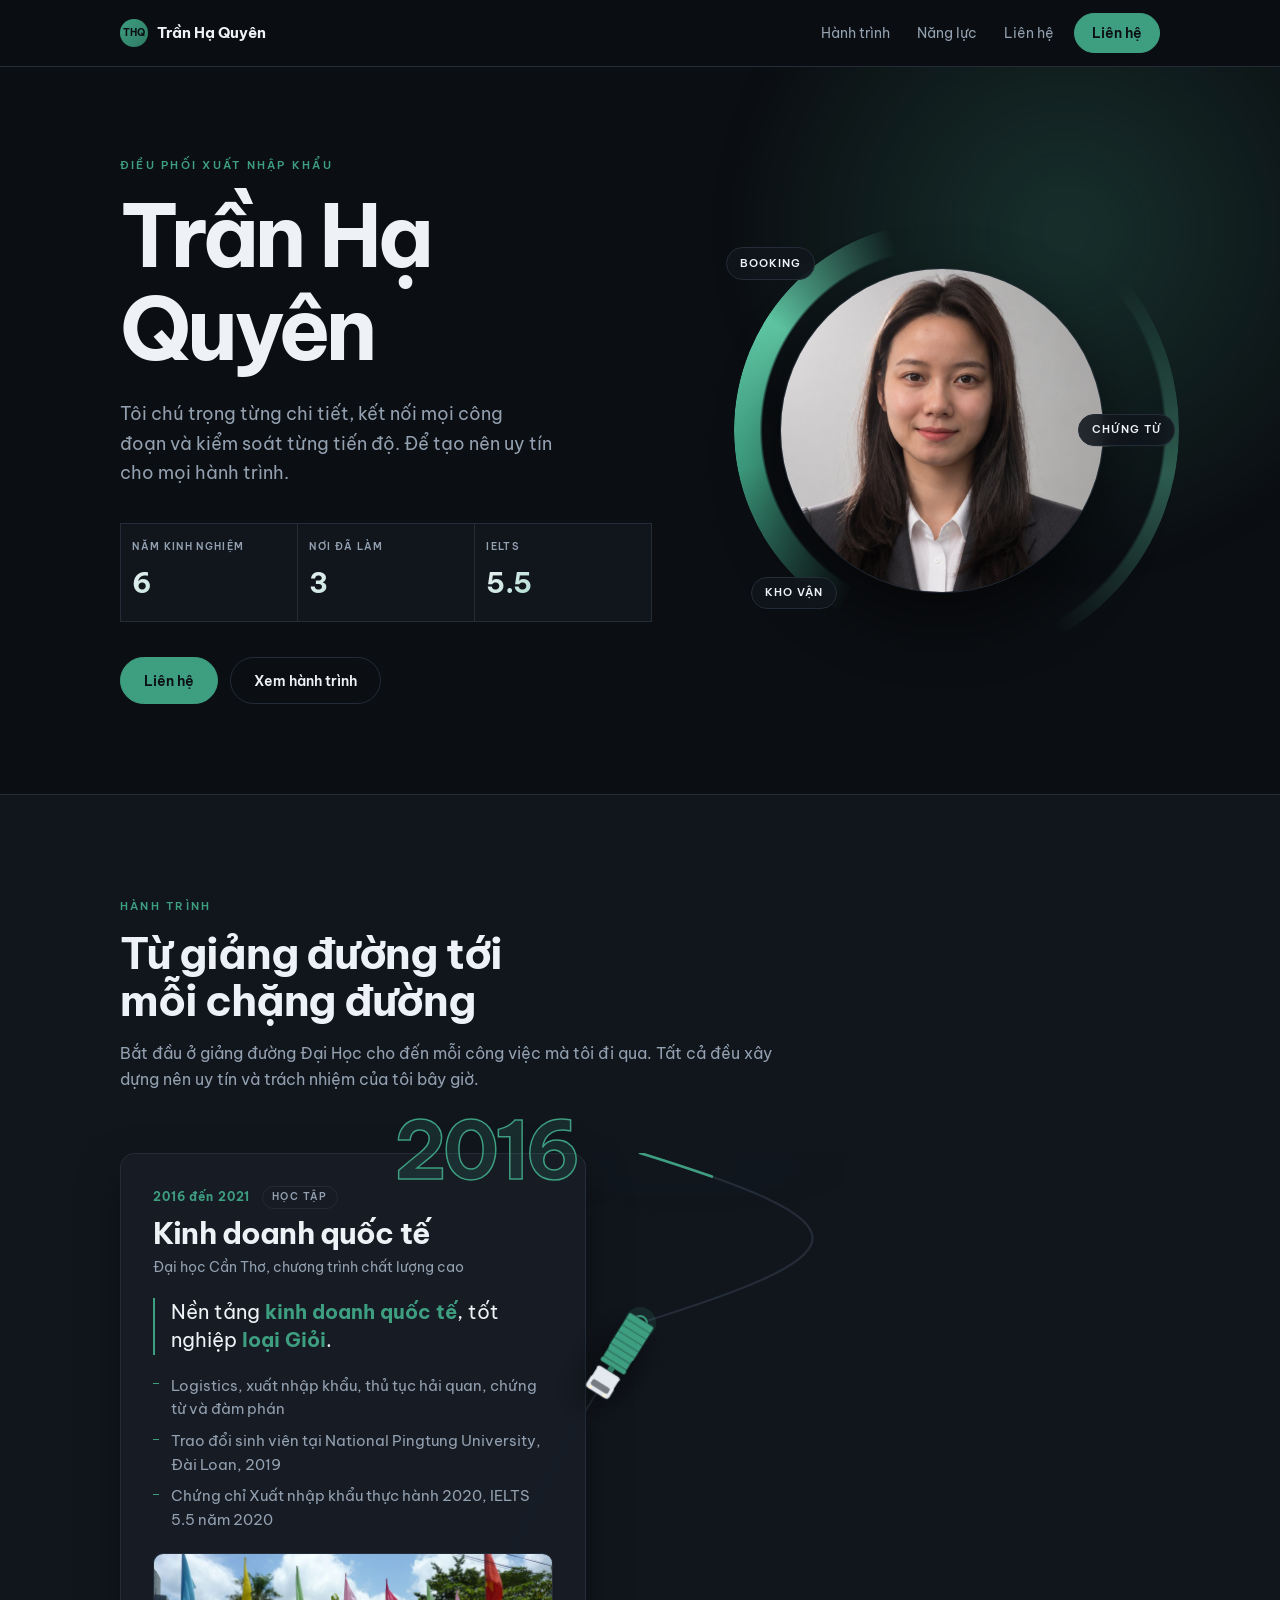
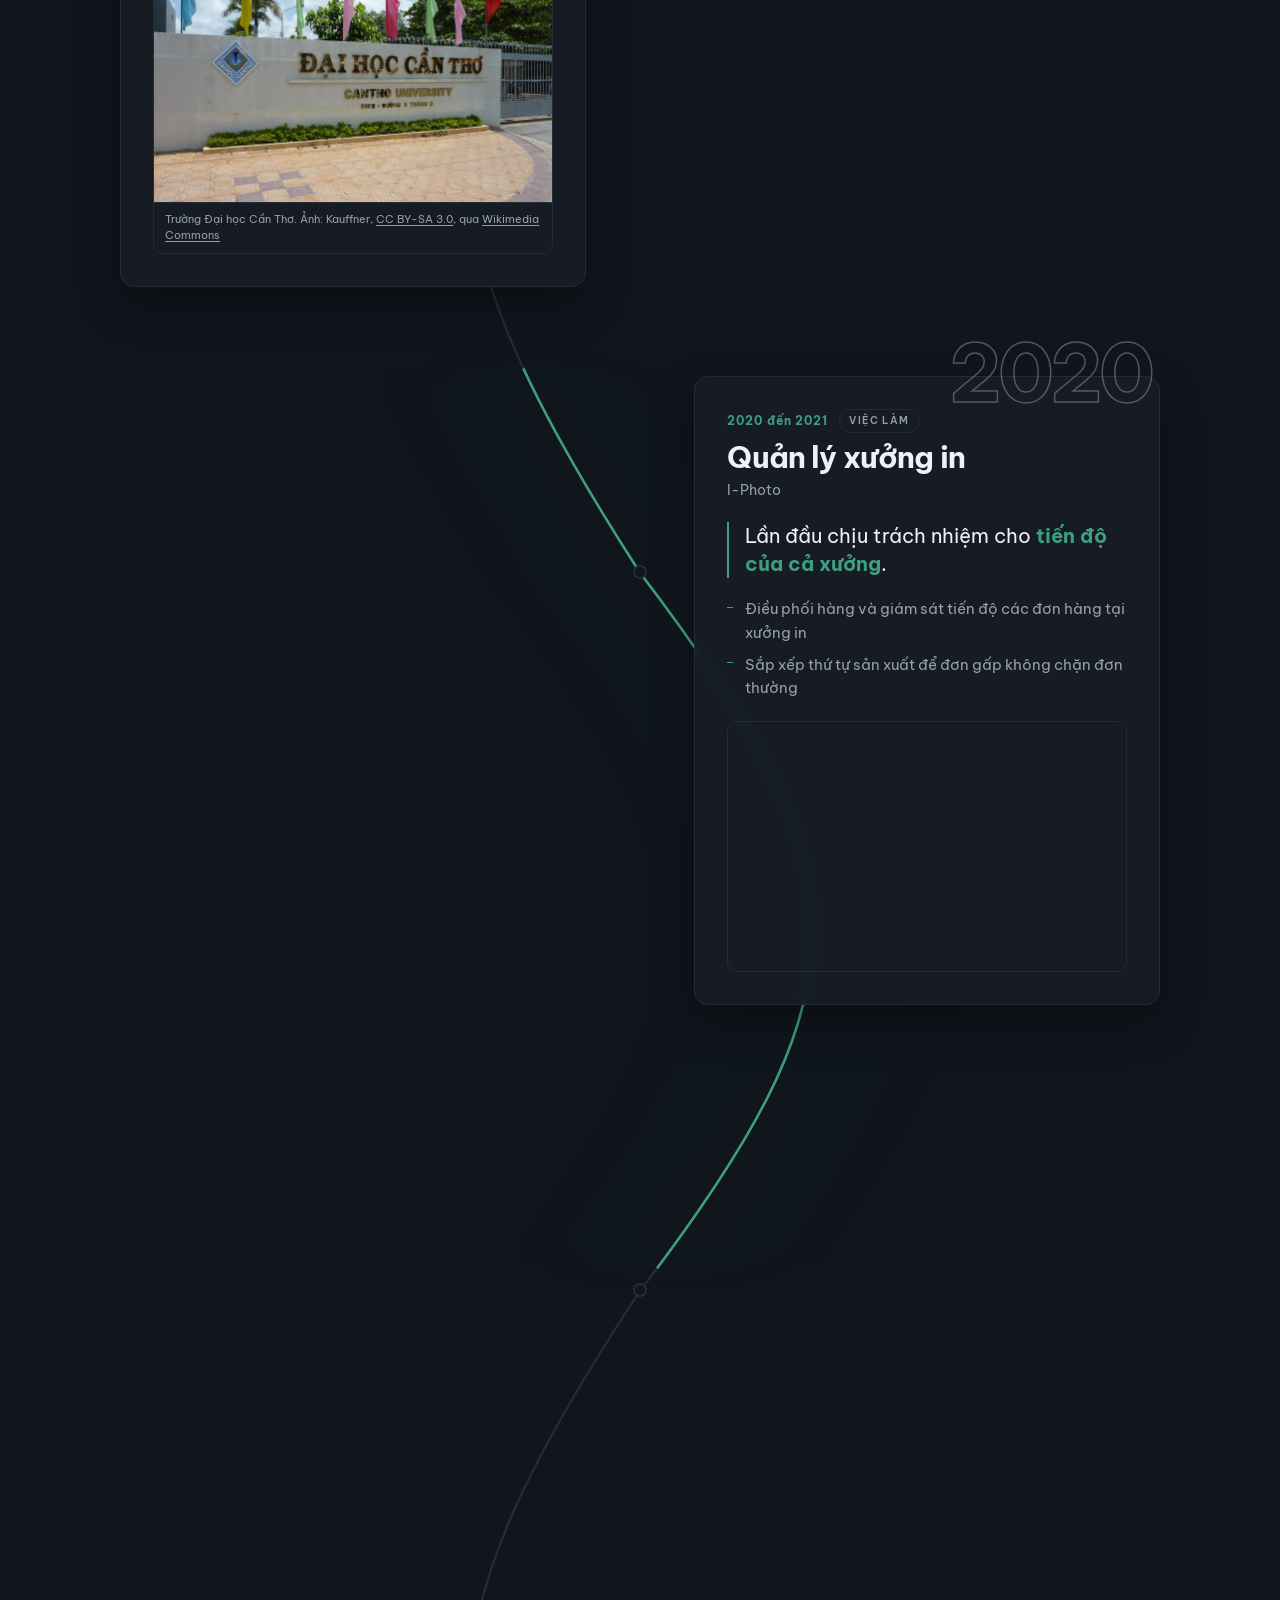
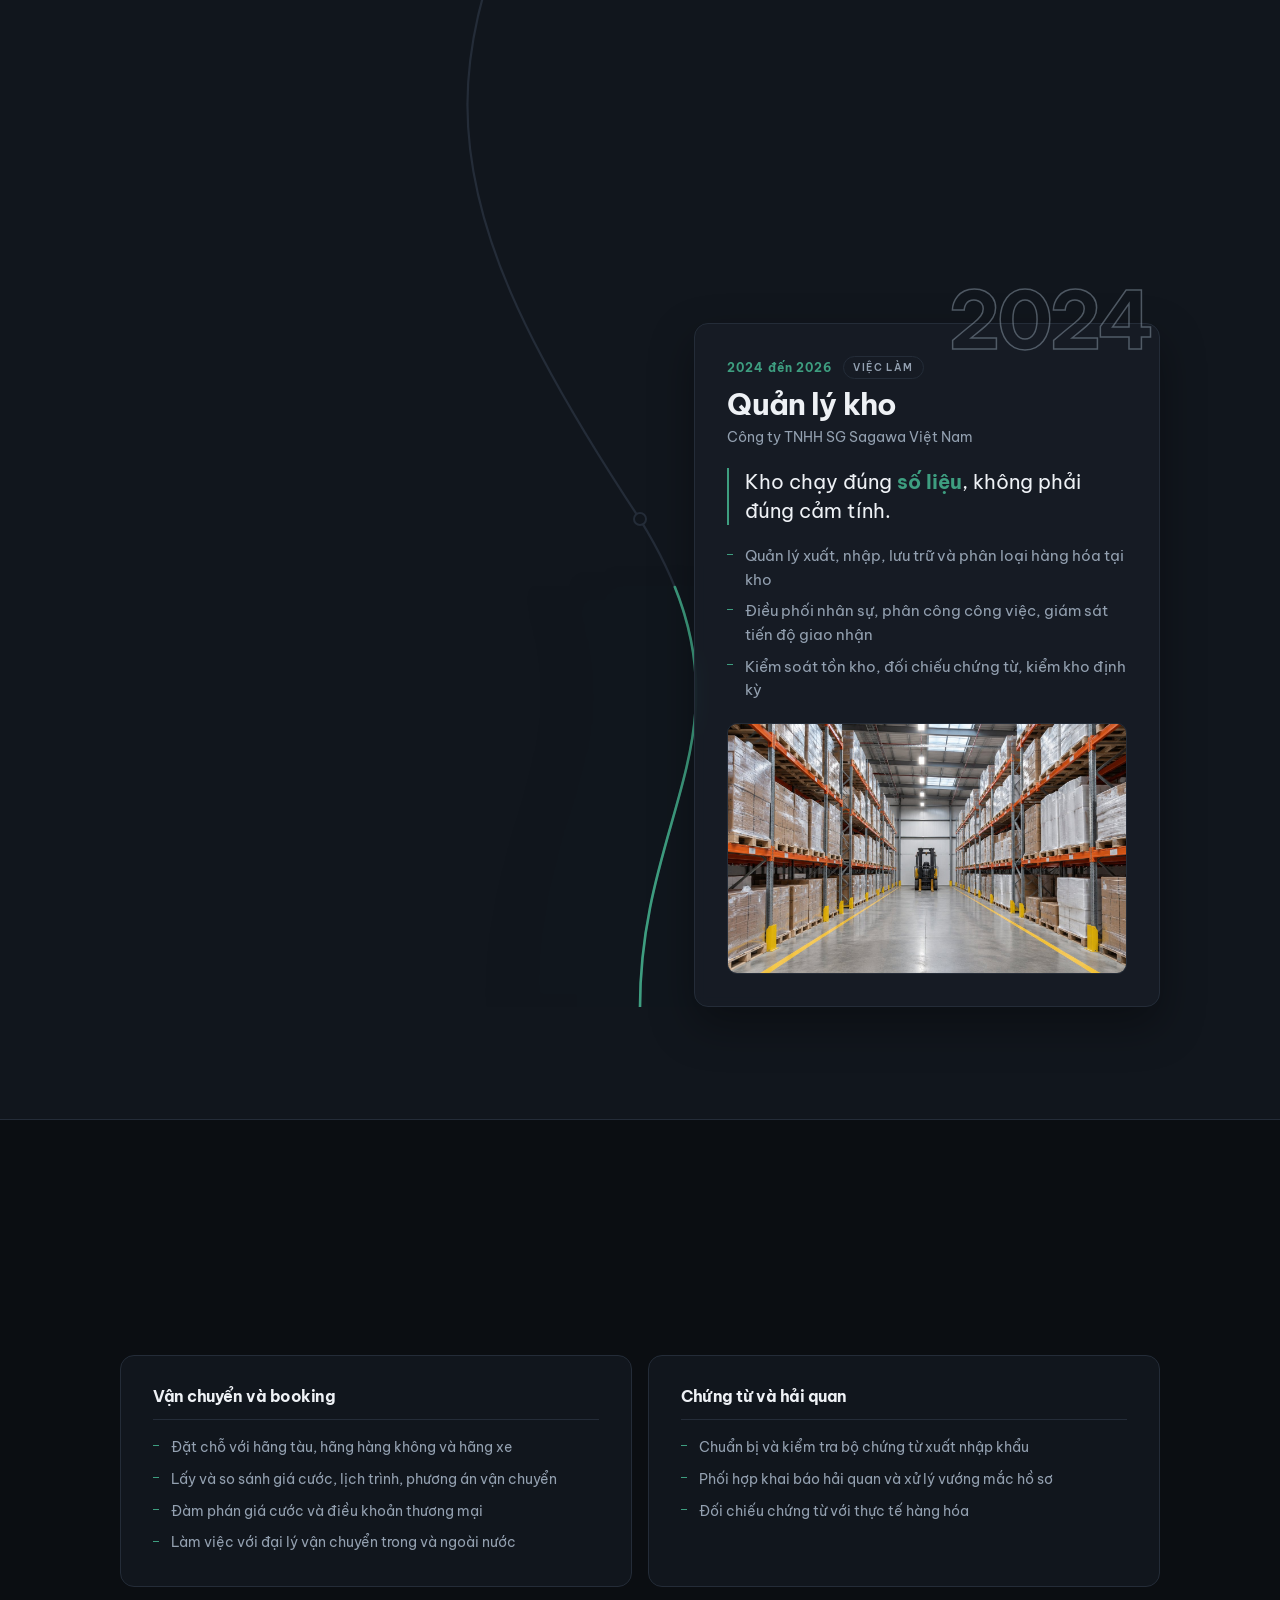
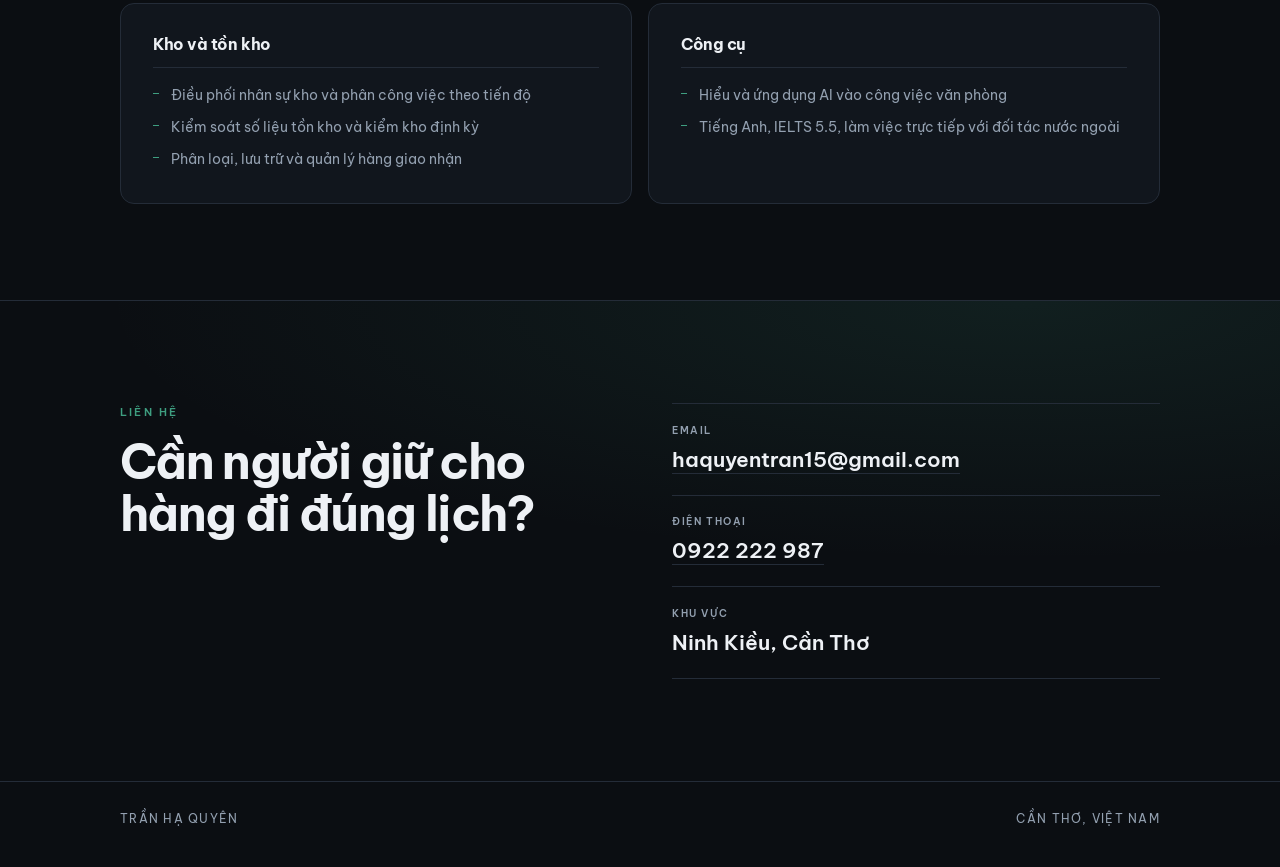
==== portfolio-ha-quyen/index.html @ f6a78218 "Them ban portfolio timeline uon luon tai /portfolio-ha-quyen Ban thu hai, giu nguyen ban cu o /websi" ====
<!doctype html>
<html lang="vi" class="no-js">
<head>
<meta charset="utf-8">
<meta name="viewport" content="width=device-width, initial-scale=1">
<title>Trần Hạ Quyên, điều phối xuất nhập khẩu</title>
<meta name="description" content="Sáu năm điều phối vận hành: xuất nhập khẩu, kho và sản xuất. Đặt chỗ hãng tàu và hãng xe, chứng từ, hải quan, tồn kho và tiến độ giao hàng.">
<link rel="icon" href="favicon.svg">
<meta property="og:type" content="profile">
<meta property="og:title" content="Trần Hạ Quyên">
<meta property="og:description" content="Sáu năm điều phối vận hành: xuất nhập khẩu, kho và sản xuất.">
<meta property="og:url" content="https://ncaothuyanh.github.io/portfolio-tran-ha-quyen/portfolio-ha-quyen/">
<meta property="og:image" content="https://ncaothuyanh.github.io/portfolio-tran-ha-quyen/portfolio-ha-quyen/assets/og.jpg">
<meta name="twitter:card" content="summary_large_image">
<meta name="twitter:image" content="https://ncaothuyanh.github.io/portfolio-tran-ha-quyen/portfolio-ha-quyen/assets/og.jpg">
<link rel="preload" href="fonts/BeVietnamPro-400.ttf" as="font" type="font/ttf" crossorigin>
<link rel="preload" href="fonts/BeVietnamPro-700.ttf" as="font" type="font/ttf" crossorigin>
<link rel="stylesheet" href="styles.css">
<script>document.documentElement.className = document.documentElement.className.replace('no-js','js');</script>
</head>
<body>

<div class="scrollbar" aria-hidden="true"><i></i></div>

<header class="bar">
  <div class="wrap bar__in">
    <a class="bar__mark" href="#top"><span>THQ</span> Trần Hạ Quyên</a>
    <nav class="bar__nav" aria-label="Mục lục">
      <a href="#hanh-trinh">Hành trình</a>
      <a href="#nang-luc">Năng lực</a>
      <a href="#lien-he">Liên hệ</a>
    </nav>
    <a class="btn btn--solid bar__cta" href="#lien-he">Liên hệ</a>
  </div>
</header>

<main id="top">

  <section class="hero">
    <div class="hero__glow" aria-hidden="true"></div>
    <div class="wrap hero__in">
      <div class="hero__text">
        <p class="eyebrow reveal">Điều phối xuất nhập khẩu</p>
        <h1 class="hero__name reveal">Trần Hạ<br>Quyên</h1>
        <p class="hero__line reveal">Tôi chú trọng từng chi tiết, kết nối mọi công đoạn và kiểm soát từng tiến độ. Để tạo nên uy tín cho mọi hành trình.</p>
        <dl class="stats reveal">
          <div><dt>Năm kinh nghiệm</dt><dd data-count="6">6</dd></div>
          <div><dt>Nơi đã làm</dt><dd data-count="3">3</dd></div>
          <div><dt>IELTS</dt><dd data-count="5.5">5.5</dd></div>
        </dl>
        <div class="hero__cta reveal">
          <a class="btn btn--solid magnet" href="#lien-he">Liên hệ</a>
          <a class="btn magnet" href="#hanh-trinh">Xem hành trình</a>
        </div>
      </div>

      <figure class="avatar reveal">
        <span class="avatar__ring" aria-hidden="true"></span>
        <span class="avatar__ring avatar__ring--2" aria-hidden="true"></span>
        <span class="avatar__photo">
          <img src="assets/headshot.jpg" alt="Chân dung Trần Hạ Quyên" width="900" height="1195" fetchpriority="high" decoding="async">
        </span>
        <span class="avatar__chip avatar__chip--a">Booking</span>
        <span class="avatar__chip avatar__chip--b">Chứng từ</span>
        <span class="avatar__chip avatar__chip--c">Kho vận</span>
      </figure>
    </div>
  </section>

  <section class="road" id="hanh-trinh">
    <div class="wrap">
      <div class="head reveal">
        <p class="eyebrow">Hành trình</p>
        <h2>Từ giảng đường tới mỗi chặng đường</h2>
        <p class="head__note">Bắt đầu ở giảng đường Đại Học cho đến mỗi công việc mà tôi đi qua. Tất cả đều xây dựng nên uy tín và trách nhiệm của tôi bây giờ.</p>
      </div>
    </div>

    <div class="road__stage" id="stage">
      <svg class="road__svg" id="roadSvg" viewBox="0 0 100 1000" preserveAspectRatio="none" aria-hidden="true">
        <path id="roadBase" class="road__base" d="" fill="none" />
        <path id="roadFill" class="road__fill" d="" fill="none" />
      </svg>

      <div class="truck" id="truck" aria-hidden="true">
        <svg viewBox="0 0 44 104" width="40" height="95">
          <rect x="6" y="4" width="32" height="62" rx="2" fill="#3e9e80"/>
          <g stroke="#0b0e12" stroke-opacity=".26" stroke-width="1.5">
            <path d="M6 12h32M6 20h32M6 28h32M6 36h32M6 44h32M6 52h32M6 60h32"/>
          </g>
          <rect x="6" y="4" width="32" height="62" rx="2" fill="none" stroke="#0b0e12" stroke-opacity=".45"/>
          <rect x="2" y="47" width="5" height="15" rx="1.6" fill="#0b0e12"/>
          <rect x="37" y="47" width="5" height="15" rx="1.6" fill="#0b0e12"/>
          <rect x="18.5" y="65" width="7" height="6" fill="#2e7a62"/>
          <rect x="7" y="71" width="30" height="28" rx="4" fill="#e3e9ef"/>
          <rect x="7" y="71" width="30" height="28" rx="4" fill="none" stroke="#0b0e12" stroke-opacity=".4"/>
          <rect x="11" y="87" width="22" height="7" rx="2" fill="#0b0e12" fill-opacity=".5"/>
          <rect x="3" y="74" width="5" height="12" rx="1.6" fill="#0b0e12"/>
          <rect x="36" y="74" width="5" height="12" rx="1.6" fill="#0b0e12"/>
          <circle cx="13" cy="96.5" r="1.9" fill="#fff4d2"/>
          <circle cx="31" cy="96.5" r="1.9" fill="#fff4d2"/>
        </svg>
      </div>

      <ol class="stops" id="stops">
        <li class="stop stop--study" data-stop>
          <span class="stop__dot" aria-hidden="true"></span>
          <article class="card reveal">
            <span class="card__year" aria-hidden="true">2016</span>
            <p class="card__when">2016 đến 2021 <span class="tag">Học tập</span></p>
            <h3 class="card__role">Kinh doanh quốc tế</h3>
            <p class="card__org">Đại học Cần Thơ, chương trình chất lượng cao</p>
            <p class="card__lead">Nền tảng <b>kinh doanh quốc tế</b>, tốt nghiệp <b>loại Giỏi</b>.</p>
            <ul class="card__what">
              <li>Logistics, xuất nhập khẩu, thủ tục hải quan, chứng từ và đàm phán</li>
              <li>Trao đổi sinh viên tại National Pingtung University, Đài Loan, 2019</li>
              <li>Chứng chỉ Xuất nhập khẩu thực hành 2020, IELTS 5.5 năm 2020</li>
            </ul>
            <figure class="card__fig">
              <img src="assets/era-2016.jpg" alt="Cổng chính Trường Đại học Cần Thơ" width="1600" height="1200" loading="lazy" decoding="async">
              <figcaption>Trường Đại học Cần Thơ. Ảnh: Kauffner, <a href="https://creativecommons.org/licenses/by-sa/3.0/" rel="license noopener" target="_blank">CC BY-SA 3.0</a>, qua <a href="https://commons.wikimedia.org/wiki/File:Cantho_University.JPG" rel="noopener" target="_blank">Wikimedia Commons</a></figcaption>
            </figure>
          </article>
        </li>

        <li class="stop" data-stop>
          <span class="stop__dot" aria-hidden="true"></span>
          <article class="card reveal">
            <span class="card__year" aria-hidden="true">2020</span>
            <p class="card__when">2020 đến 2021 <span class="tag">Việc làm</span></p>
            <h3 class="card__role">Quản lý xưởng in</h3>
            <p class="card__org">I-Photo</p>
            <p class="card__lead">Lần đầu chịu trách nhiệm cho <b>tiến độ của cả xưởng</b>.</p>
            <ul class="card__what">
              <li>Điều phối hàng và giám sát tiến độ các đơn hàng tại xưởng in</li>
              <li>Sắp xếp thứ tự sản xuất để đơn gấp không chặn đơn thường</li>
            </ul>
            <figure class="card__fig">
              <img src="assets/era-2020.jpg" alt="Các mẫu album và khung ảnh cưới trưng bày tại xưởng in" width="960" height="720" loading="lazy" decoding="async">
            </figure>
          </article>
        </li>

        <li class="stop" data-stop>
          <span class="stop__dot" aria-hidden="true"></span>
          <article class="card reveal">
            <span class="card__year" aria-hidden="true">2021</span>
            <p class="card__when">2021 đến 2024 <span class="tag">Việc làm</span></p>
            <h3 class="card__role">Sale Logistics</h3>
            <p class="card__org">Công ty Cổ phần Thami Shipping &amp; Airfreight</p>
            <p class="card__lead">Ba năm sống cùng <b>giá cước, lịch tàu và chứng từ</b>.</p>
            <ul class="card__what">
              <li>Phát triển khách hàng, báo giá và đàm phán điều khoản thương mại</li>
              <li>Làm việc với hãng tàu, hãng hàng không và đại lý về giá cước, lịch trình</li>
              <li>Phối hợp chứng từ và khai báo hải quan để triển khai lô hàng</li>
              <li>Theo dõi tình trạng lô hàng và duy trì quan hệ khách hàng</li>
            </ul>
            <figure class="card__fig">
              <img src="assets/era-2021.jpg" alt="Trần Hạ Quyên giám sát thực tế tại bãi container, mặc đồ bảo hộ" width="1400" height="879" loading="lazy" decoding="async">
            </figure>
          </article>
        </li>

        <li class="stop" data-stop>
          <span class="stop__dot" aria-hidden="true"></span>
          <article class="card reveal">
            <span class="card__year" aria-hidden="true">2024</span>
            <p class="card__when">2024 đến 2026 <span class="tag">Việc làm</span></p>
            <h3 class="card__role">Quản lý kho</h3>
            <p class="card__org">Công ty TNHH SG Sagawa Việt Nam</p>
            <p class="card__lead">Kho chạy đúng <b>số liệu</b>, không phải đúng cảm tính.</p>
            <ul class="card__what">
              <li>Quản lý xuất, nhập, lưu trữ và phân loại hàng hóa tại kho</li>
              <li>Điều phối nhân sự, phân công công việc, giám sát tiến độ giao nhận</li>
              <li>Kiểm soát tồn kho, đối chiếu chứng từ, kiểm kho định kỳ</li>
            </ul>
            <figure class="card__fig">
              <img src="assets/era-2024.jpg" alt="Lòng kho hiện đại với giá kệ cao và xe nâng" width="1400" height="1055" loading="lazy" decoding="async">
            </figure>
          </article>
        </li>
      </ol>
    </div>
  </section>

  <section class="cap" id="nang-luc">
    <div class="wrap">
      <div class="head reveal">
        <p class="eyebrow">Năng lực</p>
        <h2>Những việc tôi làm thành thạo</h2>
      </div>
      <div class="cap__grid">
        <div class="cap__col reveal">
          <h3>Vận chuyển và booking</h3>
          <ul>
            <li>Đặt chỗ với hãng tàu, hãng hàng không và hãng xe</li>
            <li>Lấy và so sánh giá cước, lịch trình, phương án vận chuyển</li>
            <li>Đàm phán giá cước và điều khoản thương mại</li>
            <li>Làm việc với đại lý vận chuyển trong và ngoài nước</li>
          </ul>
        </div>
        <div class="cap__col reveal">
          <h3>Chứng từ và hải quan</h3>
          <ul>
            <li>Chuẩn bị và kiểm tra bộ chứng từ xuất nhập khẩu</li>
            <li>Phối hợp khai báo hải quan và xử lý vướng mắc hồ sơ</li>
            <li>Đối chiếu chứng từ với thực tế hàng hóa</li>
          </ul>
        </div>
        <div class="cap__col reveal">
          <h3>Kho và tồn kho</h3>
          <ul>
            <li>Điều phối nhân sự kho và phân công việc theo tiến độ</li>
            <li>Kiểm soát số liệu tồn kho và kiểm kho định kỳ</li>
            <li>Phân loại, lưu trữ và quản lý hàng giao nhận</li>
          </ul>
        </div>
        <div class="cap__col reveal">
          <h3>Công cụ</h3>
          <ul>
            <li>Hiểu và ứng dụng AI vào công việc văn phòng</li>
            <li>Tiếng Anh, IELTS 5.5, làm việc trực tiếp với đối tác nước ngoài</li>
          </ul>
        </div>
      </div>
    </div>
  </section>

  <section class="ct" id="lien-he">
    <div class="wrap ct__in">
      <div class="reveal">
        <p class="eyebrow">Liên hệ</p>
        <h2 class="ct__say">Cần người giữ cho hàng đi đúng lịch?</h2>
      </div>
      <dl class="ct__rows reveal">
        <div><dt>Email</dt><dd><a href="mailto:haquyentran15@gmail.com">haquyentran15@gmail.com</a></dd></div>
        <div><dt>Điện thoại</dt><dd><a href="tel:+84922222987">0922 222 987</a></dd></div>
        <div><dt>Khu vực</dt><dd>Ninh Kiều, Cần Thơ</dd></div>
      </dl>
    </div>
  </section>

</main>

<footer class="ft">
  <div class="wrap ft__in">
    <p>Trần Hạ Quyên</p>
    <p>Cần Thơ, Việt Nam</p>
  </div>
</footer>

<script src="app.js" defer></script>
</body>
</html>
---- portfolio-ha-quyen/styles.css ----
/* Tran Ha Quyen, portfolio ban uon luon.
   Mot ho chu duy nhat, nhung san trong thu muc, nen dau tieng Viet khong bao
   gio roi ve font thieu dau. */

@font-face { font-family:"BVP"; src:url("fonts/BeVietnamPro-400.ttf") format("truetype"); font-weight:400; font-style:normal; font-display:swap; }
@font-face { font-family:"BVP"; src:url("fonts/BeVietnamPro-600.ttf") format("truetype"); font-weight:600; font-style:normal; font-display:swap; }
@font-face { font-family:"BVP"; src:url("fonts/BeVietnamPro-700.ttf") format("truetype"); font-weight:700; font-style:normal; font-display:swap; }

:root{
  --ink:#0b0e12; --ink-2:#11161d; --ink-3:#171d26; --line:#242c38;
  --paper:#eef1f5; --dim:#93a0b0;
  --accent:#3e9e80; --accent-2:#5fc7a4; --accent-dim:#2e7a62;
  --page:72rem; --gutter:clamp(1.15rem,4.5vw,3.5rem);
  --font:"BVP",system-ui,-apple-system,"Segoe UI",sans-serif;
}
*,*::before,*::after{box-sizing:border-box}
html{scroll-behavior:smooth;scroll-padding-top:5rem}
body{
  margin:0;background:var(--ink);color:var(--paper);font-family:var(--font);
  font-size:1rem;line-height:1.62;-webkit-font-smoothing:antialiased;overflow-x:hidden;
}
img{display:block;max-width:100%;height:auto}
a{color:inherit}
h1,h2,h3{margin:0;font-weight:700;letter-spacing:-.028em;line-height:1.08;text-wrap:balance}
::selection{background:var(--accent);color:var(--ink)}
.wrap{width:min(var(--page),100%);margin-inline:auto;padding-inline:var(--gutter)}

/* thanh tien do cuon o canh tren */
.scrollbar{position:fixed;inset:0 0 auto 0;height:3px;z-index:60;background:transparent;pointer-events:none}
.scrollbar i{display:block;height:100%;width:100%;transform:scaleX(0);transform-origin:left center;
  background:linear-gradient(90deg,var(--accent-dim),var(--accent-2))}

.eyebrow{margin:0 0 .9rem;color:var(--accent);font-size:.7rem;font-weight:600;letter-spacing:.2em;text-transform:uppercase}
.head{max-width:42rem;margin-bottom:clamp(2.5rem,5vw,3.75rem)}
.head h2{font-size:clamp(1.75rem,3.8vw,2.7rem)}
.head__note{margin:1.1rem 0 0;color:var(--dim)}

/* hien dan khi cuon toi, chi bat khi co JS */
.js .reveal{opacity:0;transform:translateY(26px);transition:opacity .7s cubic-bezier(.22,1,.36,1),transform .7s cubic-bezier(.22,1,.36,1)}
.js .reveal.in{opacity:1;transform:none}

.btn{display:inline-flex;align-items:center;min-height:2.95rem;padding:0 1.45rem;border:1px solid var(--line);
  border-radius:999px;color:var(--paper);font-size:.86rem;font-weight:600;text-decoration:none;
  transition:border-color .2s,background-color .2s,color .2s,transform .18s}
.btn:hover{border-color:var(--accent);color:var(--accent)}
.btn--solid{border-color:var(--accent);background:var(--accent);color:var(--ink)}
.btn--solid:hover{background:var(--accent-2);border-color:var(--accent-2);color:var(--ink)}
.btn:active{transform:translateY(1px) scale(.985)}
.btn:focus-visible{outline:2px solid var(--accent);outline-offset:3px}

.bar{position:sticky;top:0;z-index:50;border-bottom:1px solid var(--line);
  background:color-mix(in srgb,var(--ink) 80%,transparent);backdrop-filter:blur(14px)}
.bar__in{display:flex;min-height:4.1rem;align-items:center;gap:1.25rem}
.bar__mark{display:flex;align-items:center;gap:.55rem;font-size:.92rem;font-weight:700;text-decoration:none;white-space:nowrap}
.bar__mark span{display:grid;place-items:center;width:1.75rem;height:1.75rem;border-radius:50%;
  background:linear-gradient(135deg,var(--accent),var(--accent-dim));color:var(--ink);font-size:.62rem;letter-spacing:.02em}
.bar__nav{display:none;margin-left:auto;gap:1.7rem}
.bar__nav a{position:relative;color:var(--dim);font-size:.85rem;font-weight:500;text-decoration:none;transition:color .2s}
.bar__nav a::after{position:absolute;left:0;bottom:-6px;width:0;height:1px;background:var(--accent);content:"";transition:width .3s cubic-bezier(.22,1,.36,1)}
.bar__nav a:hover{color:var(--accent)}
.bar__nav a:hover::after{width:100%}
.bar__cta{margin-left:auto;min-height:2.5rem;padding:0 1.05rem}
@media (min-width:56rem){.bar__nav{display:flex}.bar__cta{margin-left:0}}

/* ---------- hero ---------- */
.hero{position:relative;padding:clamp(3rem,7vw,6rem) 0 clamp(3.5rem,7vw,6rem);overflow:hidden}
.hero__glow{position:absolute;top:-28%;right:-12%;width:min(46rem,105vw);aspect-ratio:1;border-radius:50%;
  background:radial-gradient(circle,color-mix(in srgb,var(--accent) 24%,transparent) 0%,transparent 66%);
  filter:blur(18px);pointer-events:none}
.hero__in{position:relative;display:grid;gap:clamp(2.5rem,6vw,4.5rem);align-items:center;grid-template-columns:1fr}
.hero__name{font-size:clamp(2.9rem,10.5vw,5.4rem);letter-spacing:-.045em}
.hero__line{max-width:36ch;margin:1.5rem 0 0;color:var(--dim);font-size:clamp(1.02rem,1.5vw,1.14rem)}

.stats{display:grid;gap:1px;margin:2.2rem 0 0;border:1px solid var(--line);background:var(--line);grid-template-columns:repeat(3,1fr)}
.stats>div{padding:.95rem .7rem;background:var(--ink-2)}
.stats dt{color:var(--dim);font-size:.6rem;font-weight:600;letter-spacing:.14em;text-transform:uppercase}
.stats dd{margin:.35rem 0 0;font-size:clamp(1.3rem,3.4vw,1.75rem);font-weight:700;letter-spacing:-.03em;
  background:linear-gradient(135deg,var(--paper),var(--accent-2));-webkit-background-clip:text;background-clip:text;color:transparent}
.hero__cta{display:flex;flex-wrap:wrap;gap:.7rem;margin-top:2.2rem}

/* avatar la diem nhan: hai vong xoay nguoc chieu + anh tron + chip noi */
.avatar{position:relative;margin:0;display:grid;place-items:center;
  width:min(21rem,78vw);aspect-ratio:1;justify-self:center}
.avatar__ring{position:absolute;inset:0;border-radius:50%;
  background:conic-gradient(from 0deg,transparent 0 58%,var(--accent) 72%,var(--accent-2) 84%,transparent 96%);
  -webkit-mask:radial-gradient(circle,transparent 61%,#000 62%);mask:radial-gradient(circle,transparent 61%,#000 62%);
  animation:spin 14s linear infinite}
.avatar__ring--2{inset:-7%;opacity:.4;
  background:conic-gradient(from 180deg,transparent 0 64%,var(--accent-2) 78%,transparent 92%);
  -webkit-mask:radial-gradient(circle,transparent 66%,#000 67%);mask:radial-gradient(circle,transparent 66%,#000 67%);
  animation:spin 22s linear infinite reverse}
@keyframes spin{to{transform:rotate(360deg)}}
.avatar__photo{position:relative;width:78%;aspect-ratio:1;border-radius:50%;overflow:hidden;
  border:1px solid var(--line);box-shadow:0 26px 60px rgb(0 0 0/.55);animation:float 7s ease-in-out infinite}
.avatar__photo img{width:100%;height:100%;object-fit:cover;object-position:50% 22%}
@keyframes float{0%,100%{transform:translateY(0)}50%{transform:translateY(-11px)}}
.avatar__chip{position:absolute;padding:.42rem .8rem;border:1px solid var(--line);border-radius:999px;
  background:color-mix(in srgb,var(--ink-2) 88%,transparent);backdrop-filter:blur(8px);
  font-size:.66rem;font-weight:600;letter-spacing:.1em;text-transform:uppercase;white-space:nowrap}
.avatar__chip--a{top:6%;left:-2%;animation:float 6s ease-in-out infinite}
.avatar__chip--b{top:46%;right:-6%;animation:float 8s ease-in-out .6s infinite}
.avatar__chip--c{bottom:7%;left:4%;animation:float 7s ease-in-out 1.2s infinite}
@media (min-width:62rem){
  .hero__in{grid-template-columns:1.1fr .9fr}
  .avatar{width:min(26rem,40vw)}
}

/* ---------- duong uon luon ---------- */
.road{padding:clamp(3.5rem,8vw,6.5rem) 0 clamp(4rem,9vw,7rem);border-top:1px solid var(--line);background:var(--ink-2)}
.road__stage{position:relative;width:min(var(--page),100%);margin-inline:auto;padding-inline:var(--gutter)}
.road__svg{position:absolute;inset:0;width:100%;height:100%;pointer-events:none;z-index:0}
.road__base{stroke:var(--line);stroke-width:2.2;stroke-linecap:round;vector-effect:non-scaling-stroke}
.road__fill{stroke:url(#g);stroke:var(--accent);stroke-width:2.6;stroke-linecap:round;vector-effect:non-scaling-stroke;
  filter:drop-shadow(0 0 7px color-mix(in srgb,var(--accent) 55%,transparent))}

.truck{position:absolute;top:0;left:0;z-index:2;width:40px;height:95px;margin:-47px 0 0 -20px;
  will-change:transform;filter:drop-shadow(0 10px 18px rgb(0 0 0/.6))}
.truck svg{display:block}

.stops{position:relative;z-index:1;margin:0;padding:0;list-style:none}
.stop{position:relative;padding-bottom:clamp(3rem,7vw,6rem)}
.stop:last-child{padding-bottom:0}
.stop__dot{position:absolute;z-index:3;width:14px;height:14px;margin:-7px 0 0 -7px;border-radius:50%;
  border:2px solid var(--line);background:var(--ink-2);
  transition:border-color .4s,background-color .4s,box-shadow .4s,transform .4s}
.stop.on .stop__dot{border-color:var(--accent);background:var(--accent);transform:scale(1.15);
  box-shadow:0 0 0 7px color-mix(in srgb,var(--accent) 16%,transparent)}
.stop--study .stop__dot{border-style:dashed}
.stop--study.on .stop__dot{border-style:solid;background:var(--ink-2)}

.card{position:relative;padding:clamp(1.3rem,3vw,2rem);border:1px solid var(--line);border-radius:14px;
  background:color-mix(in srgb,var(--ink-3) 88%,transparent);backdrop-filter:blur(6px);
  box-shadow:0 18px 44px rgb(0 0 0/.34);transition:transform .45s cubic-bezier(.22,1,.36,1),border-color .45s}
.card:hover{transform:translateY(-5px);border-color:color-mix(in srgb,var(--accent) 48%,var(--line))}
.card__year{position:absolute;top:-.55em;right:.5rem;font-size:clamp(3rem,7vw,5rem);font-weight:700;
  line-height:1;letter-spacing:-.05em;color:transparent;-webkit-text-stroke:1.5px color-mix(in srgb,var(--dim) 48%,transparent);
  transition:color .55s,-webkit-text-stroke-color .55s;pointer-events:none}
.stop.on .card__year{color:color-mix(in srgb,var(--accent) 16%,transparent);-webkit-text-stroke-color:var(--accent)}
@supports not (-webkit-text-stroke:1px red){.card__year{color:color-mix(in srgb,var(--dim) 42%,transparent)}}

.card__when{display:flex;flex-wrap:wrap;align-items:center;gap:.7rem;margin:0;color:var(--accent);
  font-size:.78rem;font-weight:700;letter-spacing:.07em}
.tag{padding:.18rem .58rem;border:1px solid var(--line);border-radius:999px;color:var(--dim);
  font-size:.6rem;font-weight:600;letter-spacing:.15em;text-transform:uppercase}
.card__role{margin:.6rem 0 0;font-size:clamp(1.3rem,2.7vw,1.85rem)}
.card__org{margin:.32rem 0 0;color:var(--dim);font-size:.9rem}
.card__lead{margin:1.2rem 0 0;padding-left:1rem;border-left:2px solid var(--accent);
  font-size:clamp(1rem,1.9vw,1.22rem);line-height:1.45}
.card__lead b{font-weight:700;color:var(--accent)}
.card__what{margin:1.2rem 0 0;padding:0;list-style:none}
.card__what li{position:relative;padding-left:1.1rem;color:var(--dim);font-size:.91rem;line-height:1.62}
.card__what li+li{margin-top:.5rem}
.card__what li::before{position:absolute;top:.66em;left:0;width:6px;height:1px;background:var(--accent);content:""}
.card__fig{margin:1.35rem 0 0;overflow:hidden;border-radius:10px;border:1px solid var(--line)}
.card__fig img{width:100%;aspect-ratio:16/10;object-fit:cover;transition:transform .8s cubic-bezier(.22,1,.36,1)}
.card:hover .card__fig img{transform:scale(1.04)}
.card__fig figcaption{padding:.55rem .7rem;border-top:1px solid var(--line);color:var(--dim);font-size:.66rem;line-height:1.5}
.card__fig figcaption a{color:var(--dim);text-decoration:underline;text-underline-offset:2px}
.card__fig figcaption a:hover{color:var(--accent)}

/* dien thoai: duong chay sat le trai, the day du be ngang con lai */
.stop{padding-left:3.6rem}
.stop__dot{left:1.15rem}
/* desktop: the so le hai ben duong */
@media (min-width:64rem){
  .stop{padding-left:0}
  .stop__dot{left:50%}
  .card{width:calc(50% - 3.4rem)}
  .stop:nth-child(even) .card{margin-left:auto}
}

/* ---------- nang luc ---------- */
.cap{padding:clamp(3.5rem,8vw,6rem) 0;border-top:1px solid var(--line)}
.cap__grid{display:grid;gap:1rem;grid-template-columns:1fr}
.cap__col{padding:clamp(1.4rem,2.8vw,2rem);border:1px solid var(--line);border-radius:14px;background:var(--ink-2);
  transition:transform .45s cubic-bezier(.22,1,.36,1),border-color .45s}
.cap__col:hover{transform:translateY(-4px);border-color:color-mix(in srgb,var(--accent) 45%,var(--line))}
.cap__col h3{padding-bottom:.85rem;border-bottom:1px solid var(--line);font-size:1rem}
.cap__col ul{margin:1rem 0 0;padding:0;list-style:none}
.cap__col li{position:relative;padding-left:1.1rem;color:var(--dim);font-size:.9rem;line-height:1.6}
.cap__col li+li{margin-top:.55rem}
.cap__col li::before{position:absolute;top:.64em;left:0;width:6px;height:1px;background:var(--accent);content:""}
@media (min-width:48rem){.cap__grid{grid-template-columns:repeat(2,1fr)}}

/* ---------- lien he ---------- */
.ct{position:relative;padding:clamp(3.5rem,8vw,6.5rem) 0;border-top:1px solid var(--line);
  background:radial-gradient(120% 90% at 80% 0%,color-mix(in srgb,var(--accent) 12%,transparent) 0%,transparent 60%)}
.ct__in{display:grid;gap:clamp(2rem,5vw,4rem);align-items:start;grid-template-columns:1fr}
.ct__say{max-width:16ch;font-size:clamp(1.85rem,4.6vw,3rem);letter-spacing:-.034em}
.ct__rows{margin:0;border-top:1px solid var(--line)}
.ct__rows>div{display:grid;gap:.25rem;padding:1.15rem 0;border-bottom:1px solid var(--line)}
.ct__rows dt{color:var(--dim);font-size:.62rem;font-weight:600;letter-spacing:.16em;text-transform:uppercase}
.ct__rows dd{margin:0;font-size:clamp(1.02rem,2vw,1.3rem);font-weight:600}
.ct__rows a{border-bottom:1px solid var(--line);text-decoration:none;transition:border-color .2s,color .2s}
.ct__rows a:hover{border-bottom-color:var(--accent);color:var(--accent)}
.ct__rows a:focus-visible{outline:2px solid var(--accent);outline-offset:3px}
@media (min-width:60rem){.ct__in{grid-template-columns:1fr 1fr}}

.ft{padding:1.7rem 0 2.4rem;border-top:1px solid var(--line)}
.ft__in{display:flex;flex-wrap:wrap;gap:.4rem 1.5rem;justify-content:space-between}
.ft p{margin:0;color:var(--dim);font-size:.72rem;letter-spacing:.11em;text-transform:uppercase}

@media (prefers-reduced-motion:reduce){
  html{scroll-behavior:auto}
  .js .reveal{opacity:1;transform:none;transition:none}
  .avatar__ring,.avatar__ring--2,.avatar__photo,.avatar__chip{animation:none}
  .truck{display:none}
  .btn,.card,.cap__col,.card__fig img,.stop__dot,.card__year,.ct__rows a,.bar__nav a::after{transition:none}
  .stop .stop__dot{border-color:var(--accent);background:var(--accent)}
}
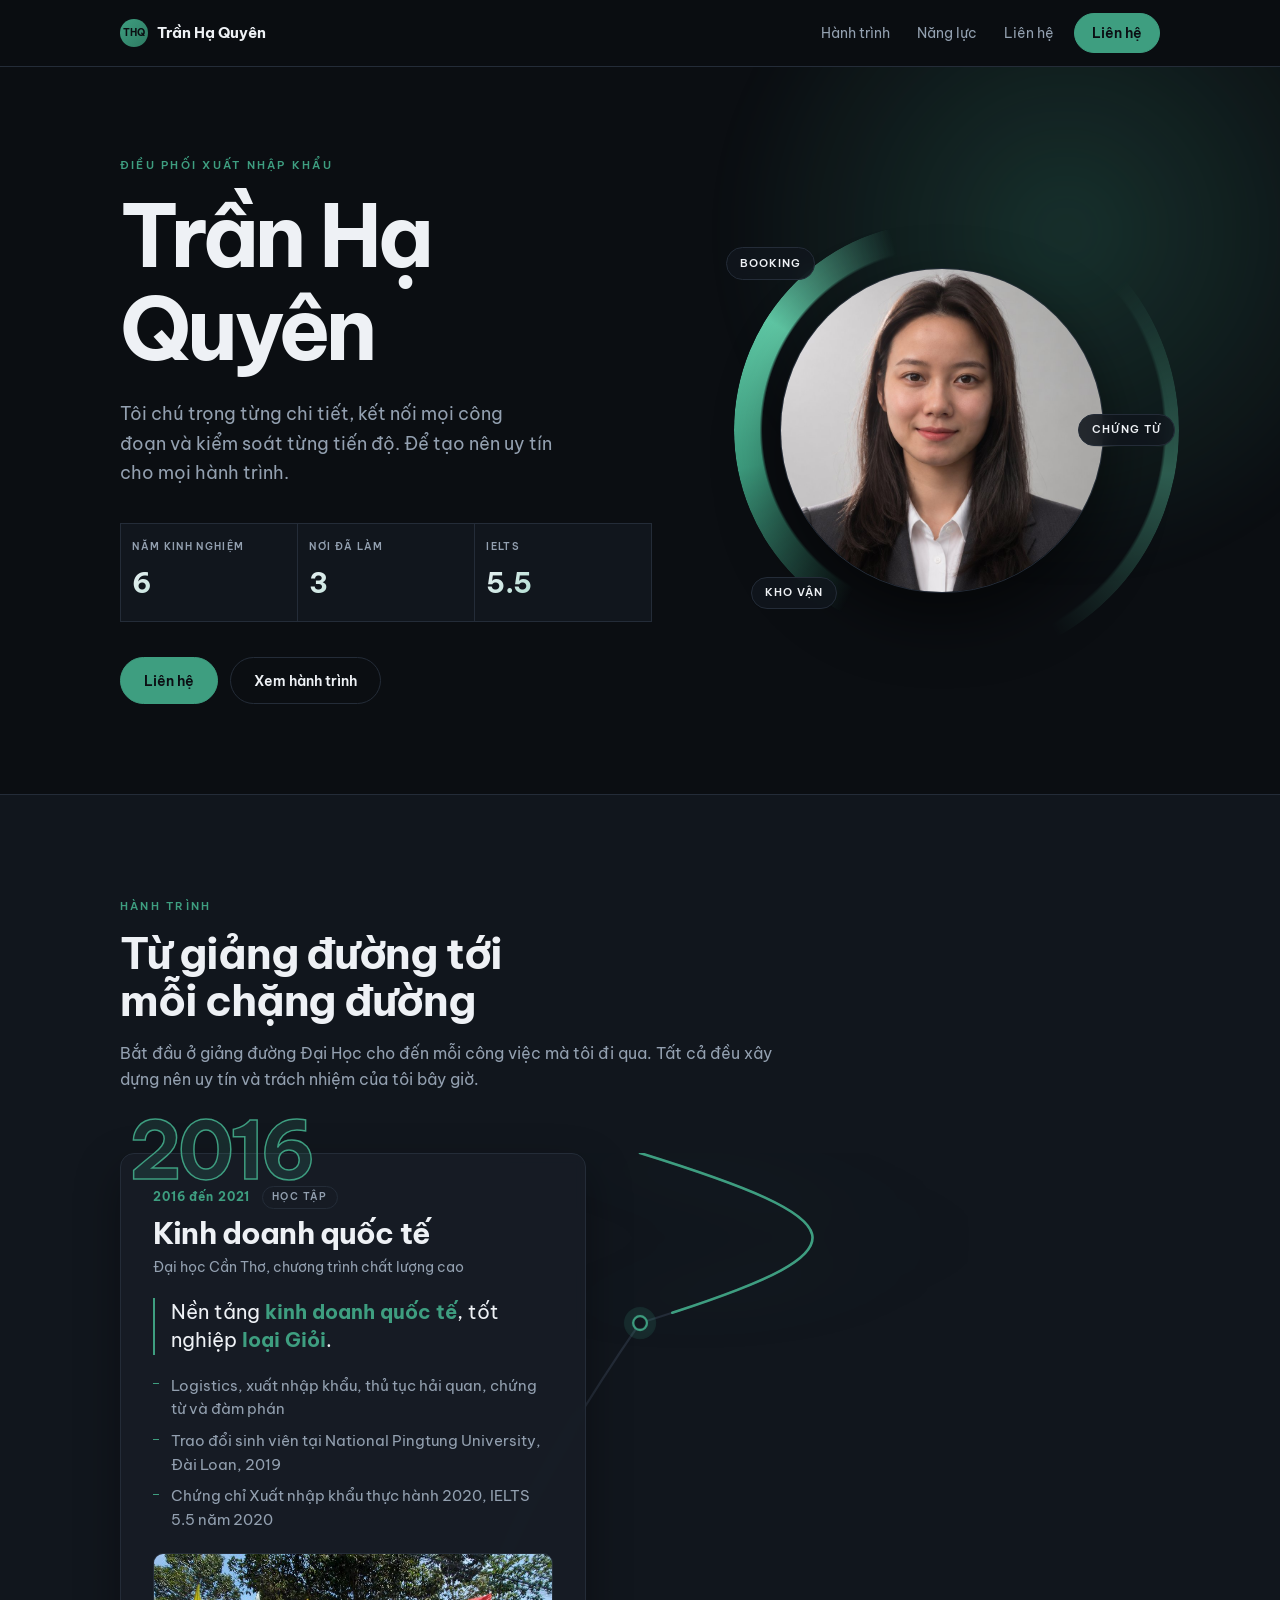
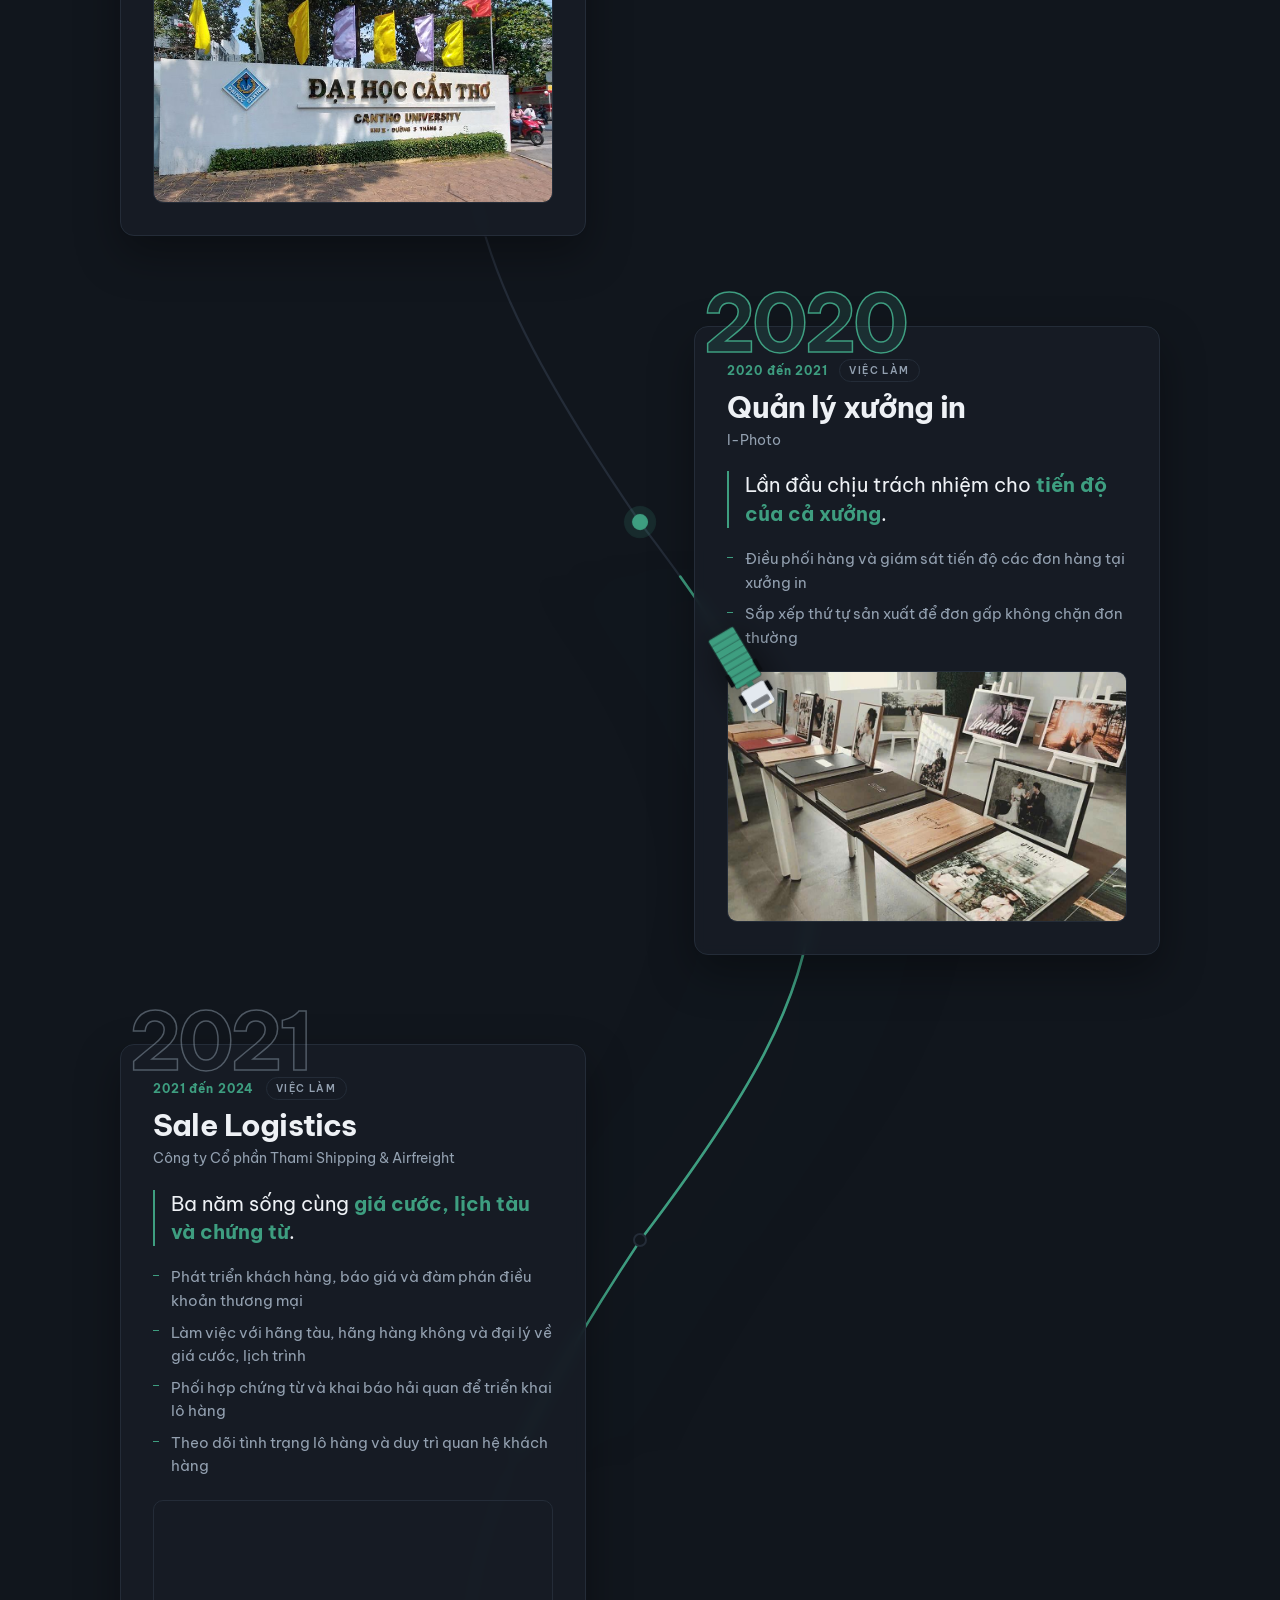
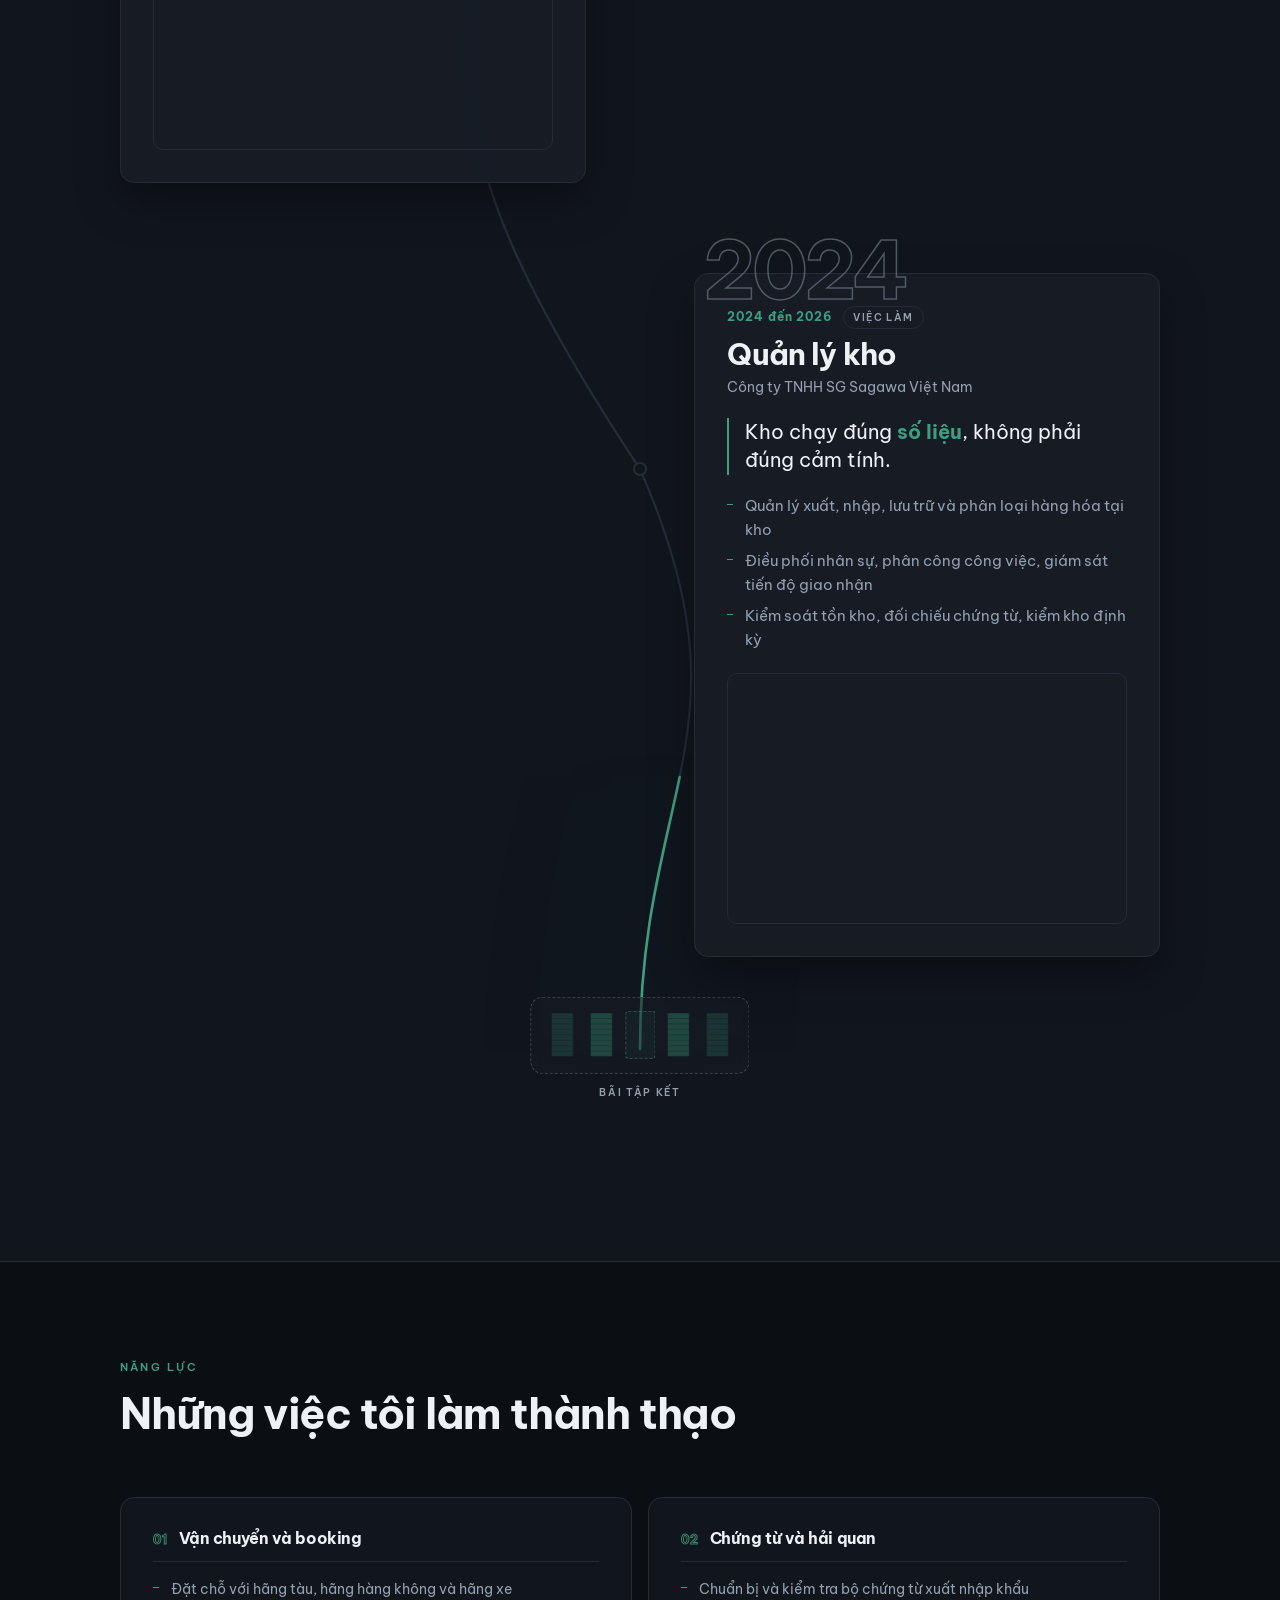
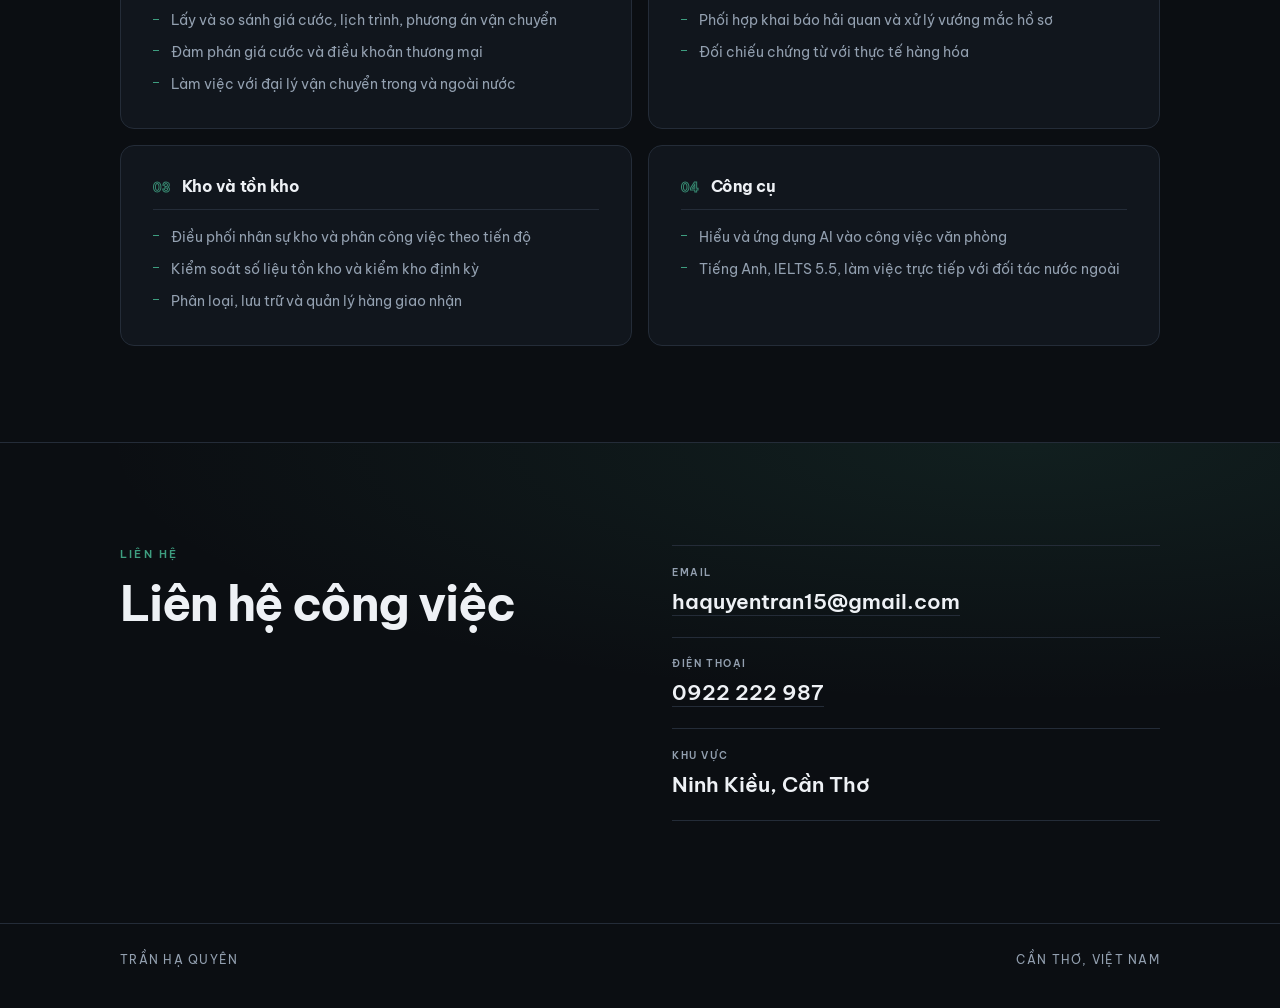
==== commit ac301586: "Ban uon luon: anh truong moi, bai do xe cuoi duong, diem nhan nang luc - era-2016.jpg: thay bang anh" ====
--- a/portfolio-ha-quyen/index.html
+++ b/portfolio-ha-quyen/index.html
@@ -102,6 +102,11 @@
         </svg>
       </div>
 
+      <div class="depot" id="depot" aria-hidden="true">
+        <div class="depot__bays"><svg class="depot__cont" viewBox="0 0 44 70" width="30" height="48" style="--o:.30"><rect x="6" y="3" width="32" height="64" rx="2" fill="#2e7a62"/><g stroke="#0b0e12" stroke-opacity=".32" stroke-width="1.5"><path d="M6 11h32M6 19h32M6 27h32M6 35h32M6 43h32M6 51h32M6 59h32"/></g><rect x="6" y="3" width="32" height="64" rx="2" fill="none" stroke="#0b0e12" stroke-opacity=".5"/></svg><svg class="depot__cont" viewBox="0 0 44 70" width="30" height="48" style="--o:.48"><rect x="6" y="3" width="32" height="64" rx="2" fill="#2e7a62"/><g stroke="#0b0e12" stroke-opacity=".32" stroke-width="1.5"><path d="M6 11h32M6 19h32M6 27h32M6 35h32M6 43h32M6 51h32M6 59h32"/></g><rect x="6" y="3" width="32" height="64" rx="2" fill="none" stroke="#0b0e12" stroke-opacity=".5"/></svg><span class="depot__slot"></span><svg class="depot__cont" viewBox="0 0 44 70" width="30" height="48" style="--o:.48"><rect x="6" y="3" width="32" height="64" rx="2" fill="#2e7a62"/><g stroke="#0b0e12" stroke-opacity=".32" stroke-width="1.5"><path d="M6 11h32M6 19h32M6 27h32M6 35h32M6 43h32M6 51h32M6 59h32"/></g><rect x="6" y="3" width="32" height="64" rx="2" fill="none" stroke="#0b0e12" stroke-opacity=".5"/></svg><svg class="depot__cont" viewBox="0 0 44 70" width="30" height="48" style="--o:.30"><rect x="6" y="3" width="32" height="64" rx="2" fill="#2e7a62"/><g stroke="#0b0e12" stroke-opacity=".32" stroke-width="1.5"><path d="M6 11h32M6 19h32M6 27h32M6 35h32M6 43h32M6 51h32M6 59h32"/></g><rect x="6" y="3" width="32" height="64" rx="2" fill="none" stroke="#0b0e12" stroke-opacity=".5"/></svg></div>
+        <span class="depot__label">Bãi tập kết</span>
+      </div>
+
       <ol class="stops" id="stops">
         <li class="stop stop--study" data-stop>
           <span class="stop__dot" aria-hidden="true"></span>
@@ -117,8 +122,7 @@
               <li>Chứng chỉ Xuất nhập khẩu thực hành 2020, IELTS 5.5 năm 2020</li>
             </ul>
             <figure class="card__fig">
-              <img src="assets/era-2016.jpg" alt="Cổng chính Trường Đại học Cần Thơ" width="1600" height="1200" loading="lazy" decoding="async">
-              <figcaption>Trường Đại học Cần Thơ. Ảnh: Kauffner, <a href="https://creativecommons.org/licenses/by-sa/3.0/" rel="license noopener" target="_blank">CC BY-SA 3.0</a>, qua <a href="https://commons.wikimedia.org/wiki/File:Cantho_University.JPG" rel="noopener" target="_blank">Wikimedia Commons</a></figcaption>
+              <img src="assets/era-2016.jpg" alt="Cổng chính Trường Đại học Cần Thơ" width="730" height="445" loading="lazy" decoding="async">
             </figure>
           </article>
         </li>
@@ -191,7 +195,7 @@
       </div>
       <div class="cap__grid">
         <div class="cap__col reveal">
-          <h3>Vận chuyển và booking</h3>
+          <h3><span class="cap__n" aria-hidden="true">01</span>Vận chuyển và booking</h3>
           <ul>
             <li>Đặt chỗ với hãng tàu, hãng hàng không và hãng xe</li>
             <li>Lấy và so sánh giá cước, lịch trình, phương án vận chuyển</li>
@@ -200,7 +204,7 @@
           </ul>
         </div>
         <div class="cap__col reveal">
-          <h3>Chứng từ và hải quan</h3>
+          <h3><span class="cap__n" aria-hidden="true">02</span>Chứng từ và hải quan</h3>
           <ul>
             <li>Chuẩn bị và kiểm tra bộ chứng từ xuất nhập khẩu</li>
             <li>Phối hợp khai báo hải quan và xử lý vướng mắc hồ sơ</li>
@@ -208,7 +212,7 @@
           </ul>
         </div>
         <div class="cap__col reveal">
-          <h3>Kho và tồn kho</h3>
+          <h3><span class="cap__n" aria-hidden="true">03</span>Kho và tồn kho</h3>
           <ul>
             <li>Điều phối nhân sự kho và phân công việc theo tiến độ</li>
             <li>Kiểm soát số liệu tồn kho và kiểm kho định kỳ</li>
@@ -216,7 +220,7 @@
           </ul>
         </div>
         <div class="cap__col reveal">
-          <h3>Công cụ</h3>
+          <h3><span class="cap__n" aria-hidden="true">04</span>Công cụ</h3>
           <ul>
             <li>Hiểu và ứng dụng AI vào công việc văn phòng</li>
             <li>Tiếng Anh, IELTS 5.5, làm việc trực tiếp với đối tác nước ngoài</li>
@@ -230,7 +234,7 @@
     <div class="wrap ct__in">
       <div class="reveal">
         <p class="eyebrow">Liên hệ</p>
-        <h2 class="ct__say">Cần người giữ cho hàng đi đúng lịch?</h2>
+        <h2 class="ct__say">Liên hệ công việc</h2>
       </div>
       <dl class="ct__rows reveal">
         <div><dt>Email</dt><dd><a href="mailto:haquyentran15@gmail.com">haquyentran15@gmail.com</a></dd></div>
--- a/portfolio-ha-quyen/styles.css
+++ b/portfolio-ha-quyen/styles.css
@@ -107,7 +107,7 @@
 
 /* ---------- duong uon luon ---------- */
 .road{padding:clamp(3.5rem,8vw,6.5rem) 0 clamp(4rem,9vw,7rem);border-top:1px solid var(--line);background:var(--ink-2)}
-.road__stage{position:relative;width:min(var(--page),100%);margin-inline:auto;padding-inline:var(--gutter)}
+.road__stage{position:relative;width:min(var(--page),100%);margin-inline:auto;padding-inline:var(--gutter);padding-bottom:clamp(8.5rem,16vw,12rem)}
 .road__svg{position:absolute;inset:0;width:100%;height:100%;pointer-events:none;z-index:0}
 .road__base{stroke:var(--line);stroke-width:2.2;stroke-linecap:round;vector-effect:non-scaling-stroke}
 .road__fill{stroke:url(#g);stroke:var(--accent);stroke-width:2.6;stroke-linecap:round;vector-effect:non-scaling-stroke;
@@ -132,7 +132,7 @@
   background:color-mix(in srgb,var(--ink-3) 88%,transparent);backdrop-filter:blur(6px);
   box-shadow:0 18px 44px rgb(0 0 0/.34);transition:transform .45s cubic-bezier(.22,1,.36,1),border-color .45s}
 .card:hover{transform:translateY(-5px);border-color:color-mix(in srgb,var(--accent) 48%,var(--line))}
-.card__year{position:absolute;top:-.55em;right:.5rem;font-size:clamp(3rem,7vw,5rem);font-weight:700;
+.card__year{position:absolute;top:-.55em;left:.5rem;font-size:clamp(3rem,7vw,5rem);font-weight:700;
   line-height:1;letter-spacing:-.05em;color:transparent;-webkit-text-stroke:1.5px color-mix(in srgb,var(--dim) 48%,transparent);
   transition:color .55s,-webkit-text-stroke-color .55s;pointer-events:none}
 .stop.on .card__year{color:color-mix(in srgb,var(--accent) 16%,transparent);-webkit-text-stroke-color:var(--accent)}
@@ -208,3 +208,41 @@
   .btn,.card,.cap__col,.card__fig img,.stop__dot,.card__year,.ct__rows a,.bar__nav a::after{transition:none}
   .stop .stop__dot{border-color:var(--accent);background:var(--accent)}
 }
+
+
+/* ---------- bai tap ket cuoi duong ---------- */
+.depot{position:absolute;z-index:1;display:grid;justify-items:center;gap:.7rem;
+  transform:translate(-50%,-50%);pointer-events:none}
+.depot__bays{position:relative;display:flex;align-items:flex-end;gap:.55rem;
+  padding:.85rem 1rem;border:1px dashed color-mix(in srgb,var(--dim) 36%,transparent);border-radius:12px;
+  background:color-mix(in srgb,var(--ink-3) 55%,transparent)}
+.depot__cont{opacity:var(--o,.4)}
+.depot__slot{width:30px;height:48px;border:1px dashed color-mix(in srgb,var(--accent) 52%,transparent);
+  border-radius:3px;background:color-mix(in srgb,var(--accent) 7%,transparent)}
+.depot__label{color:var(--dim);font-size:.62rem;font-weight:600;letter-spacing:.17em;text-transform:uppercase}
+.depot.on .depot__slot{border-color:transparent;background:transparent}
+
+/* ---------- diem nhan cho muc nang luc ---------- */
+.cap__col{position:relative;overflow:hidden}
+.cap__col::before{position:absolute;top:0;left:0;height:2px;width:0;content:"";
+  background:linear-gradient(90deg,var(--accent),var(--accent-2));transition:width .55s cubic-bezier(.22,1,.36,1)}
+.cap__col:hover::before,.cap__col:focus-within::before{width:100%}
+.cap__col h3{display:flex;align-items:baseline;gap:.65rem}
+.cap__n{font-size:.72rem;font-weight:700;letter-spacing:.1em;color:transparent;
+  -webkit-text-stroke:1px color-mix(in srgb,var(--accent) 85%,transparent);transition:color .45s}
+.cap__col:hover .cap__n{color:color-mix(in srgb,var(--accent) 40%,transparent)}
+.cap__col li{transition:color .3s,transform .3s cubic-bezier(.22,1,.36,1)}
+.cap__col li::before{transition:width .3s cubic-bezier(.22,1,.36,1)}
+.cap__col:hover li{color:color-mix(in srgb,var(--paper) 82%,var(--dim))}
+.cap__col:hover li::before{width:12px}
+.js .cap__col.reveal{transition-delay:var(--d,0ms)}
+.cap__col:nth-child(1){--d:0ms}
+.cap__col:nth-child(2){--d:90ms}
+.cap__col:nth-child(3){--d:180ms}
+.cap__col:nth-child(4){--d:270ms}
+
+@media (prefers-reduced-motion:reduce){
+  .cap__col::before,.cap__n,.cap__col li,.cap__col li::before{transition:none}
+  .js .cap__col.reveal{transition-delay:0ms}
+  .depot{display:none}
+}
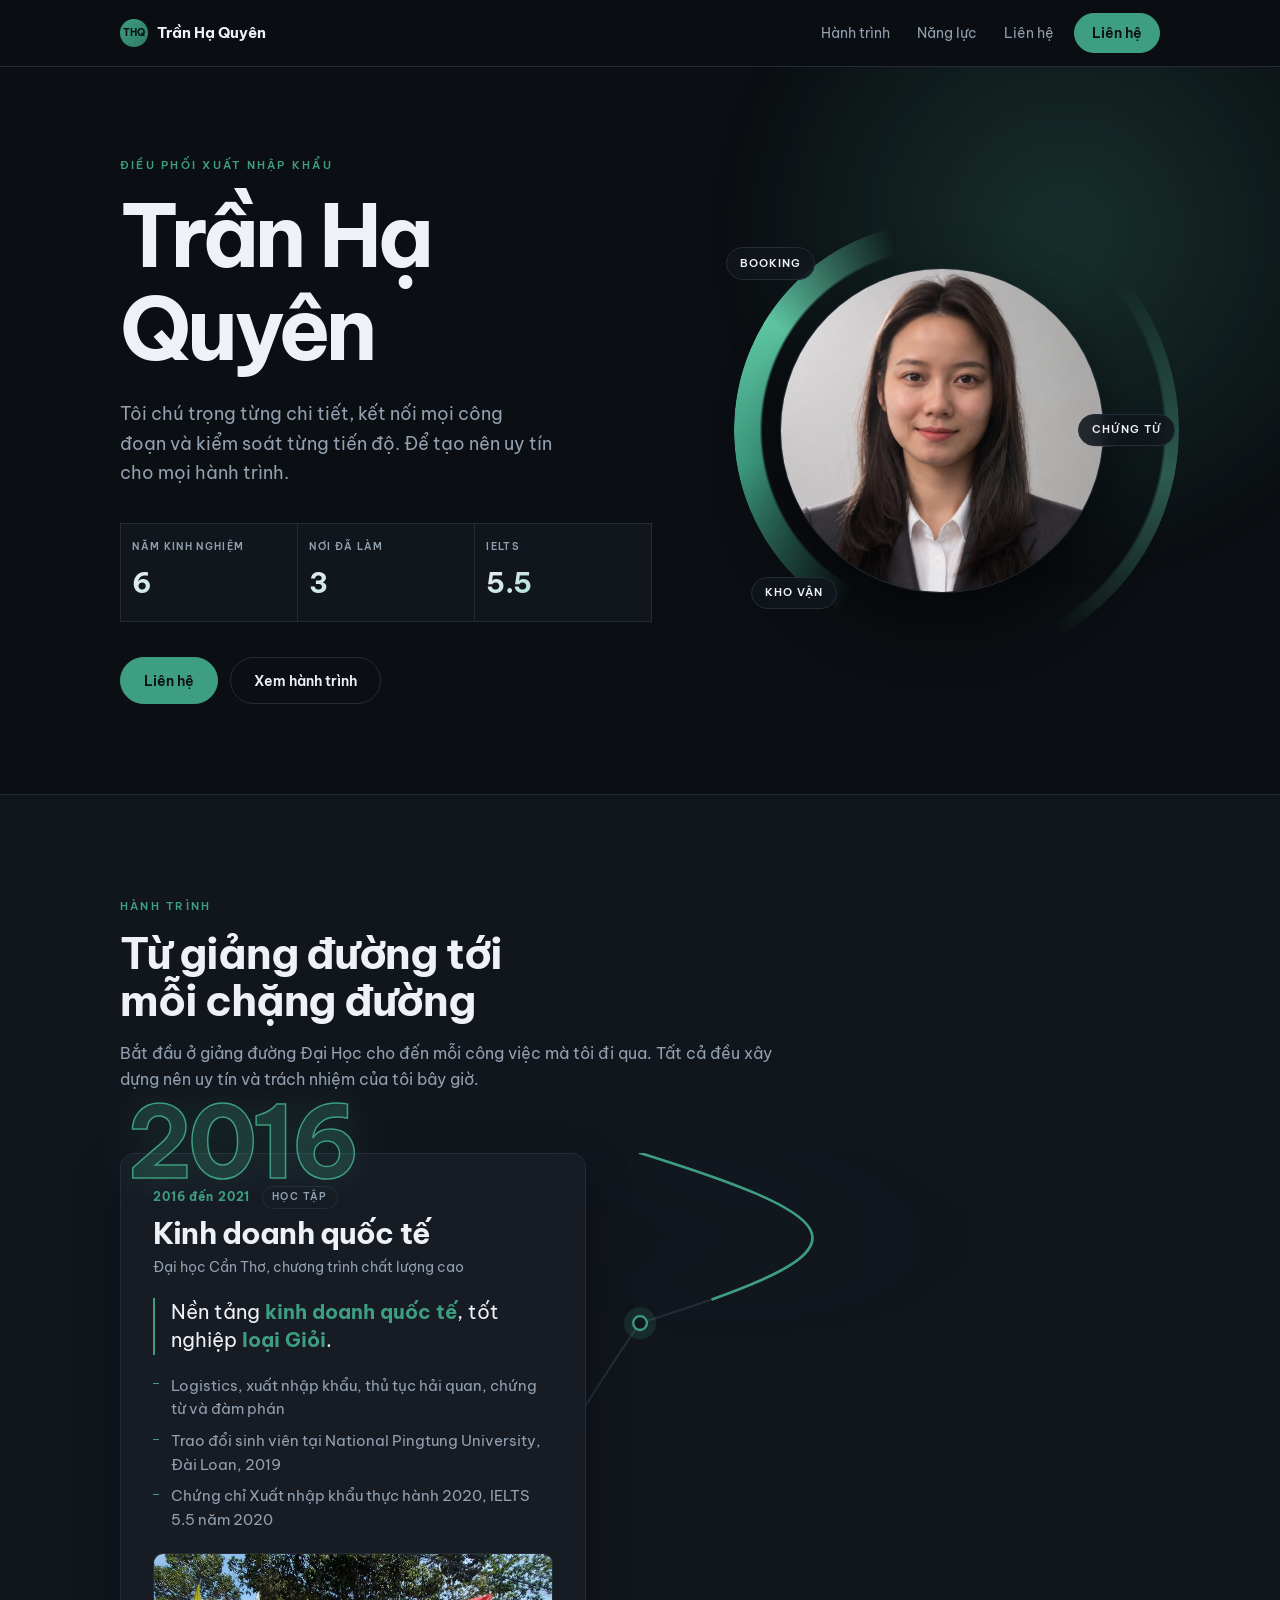
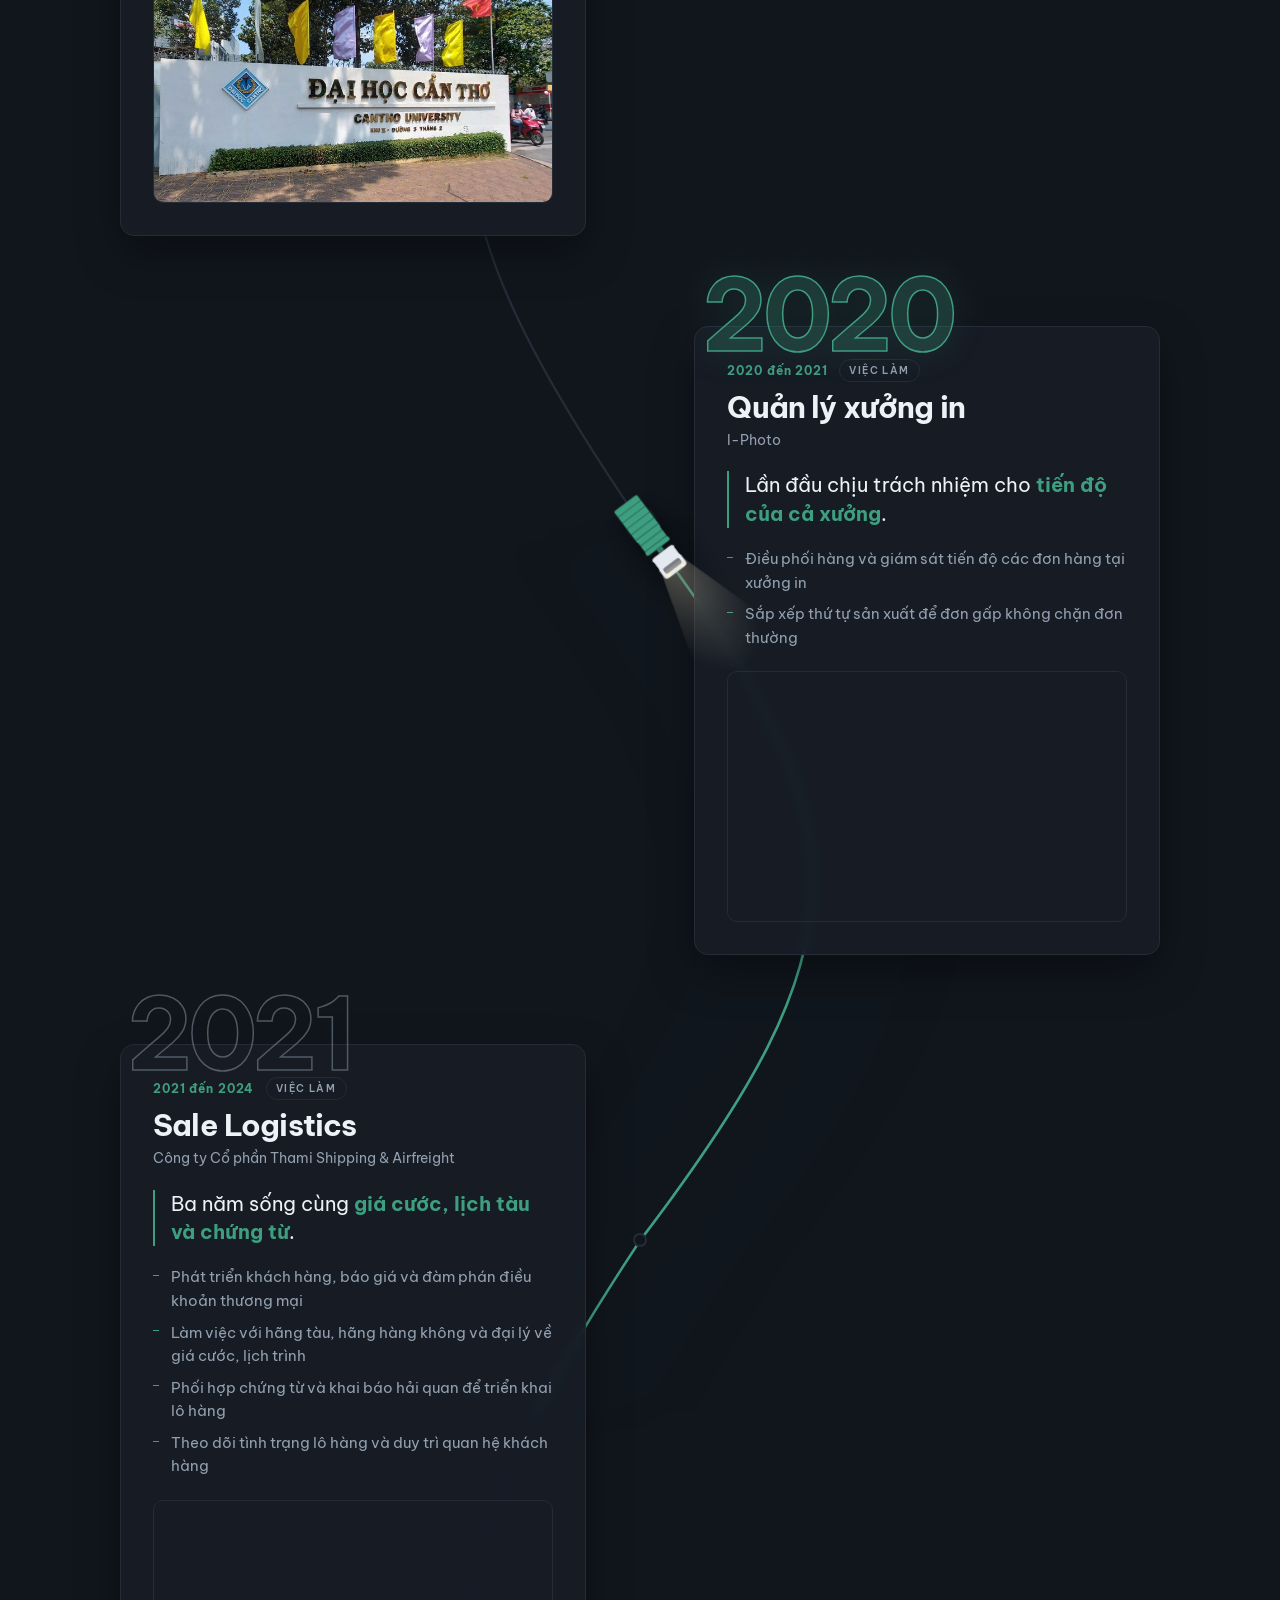
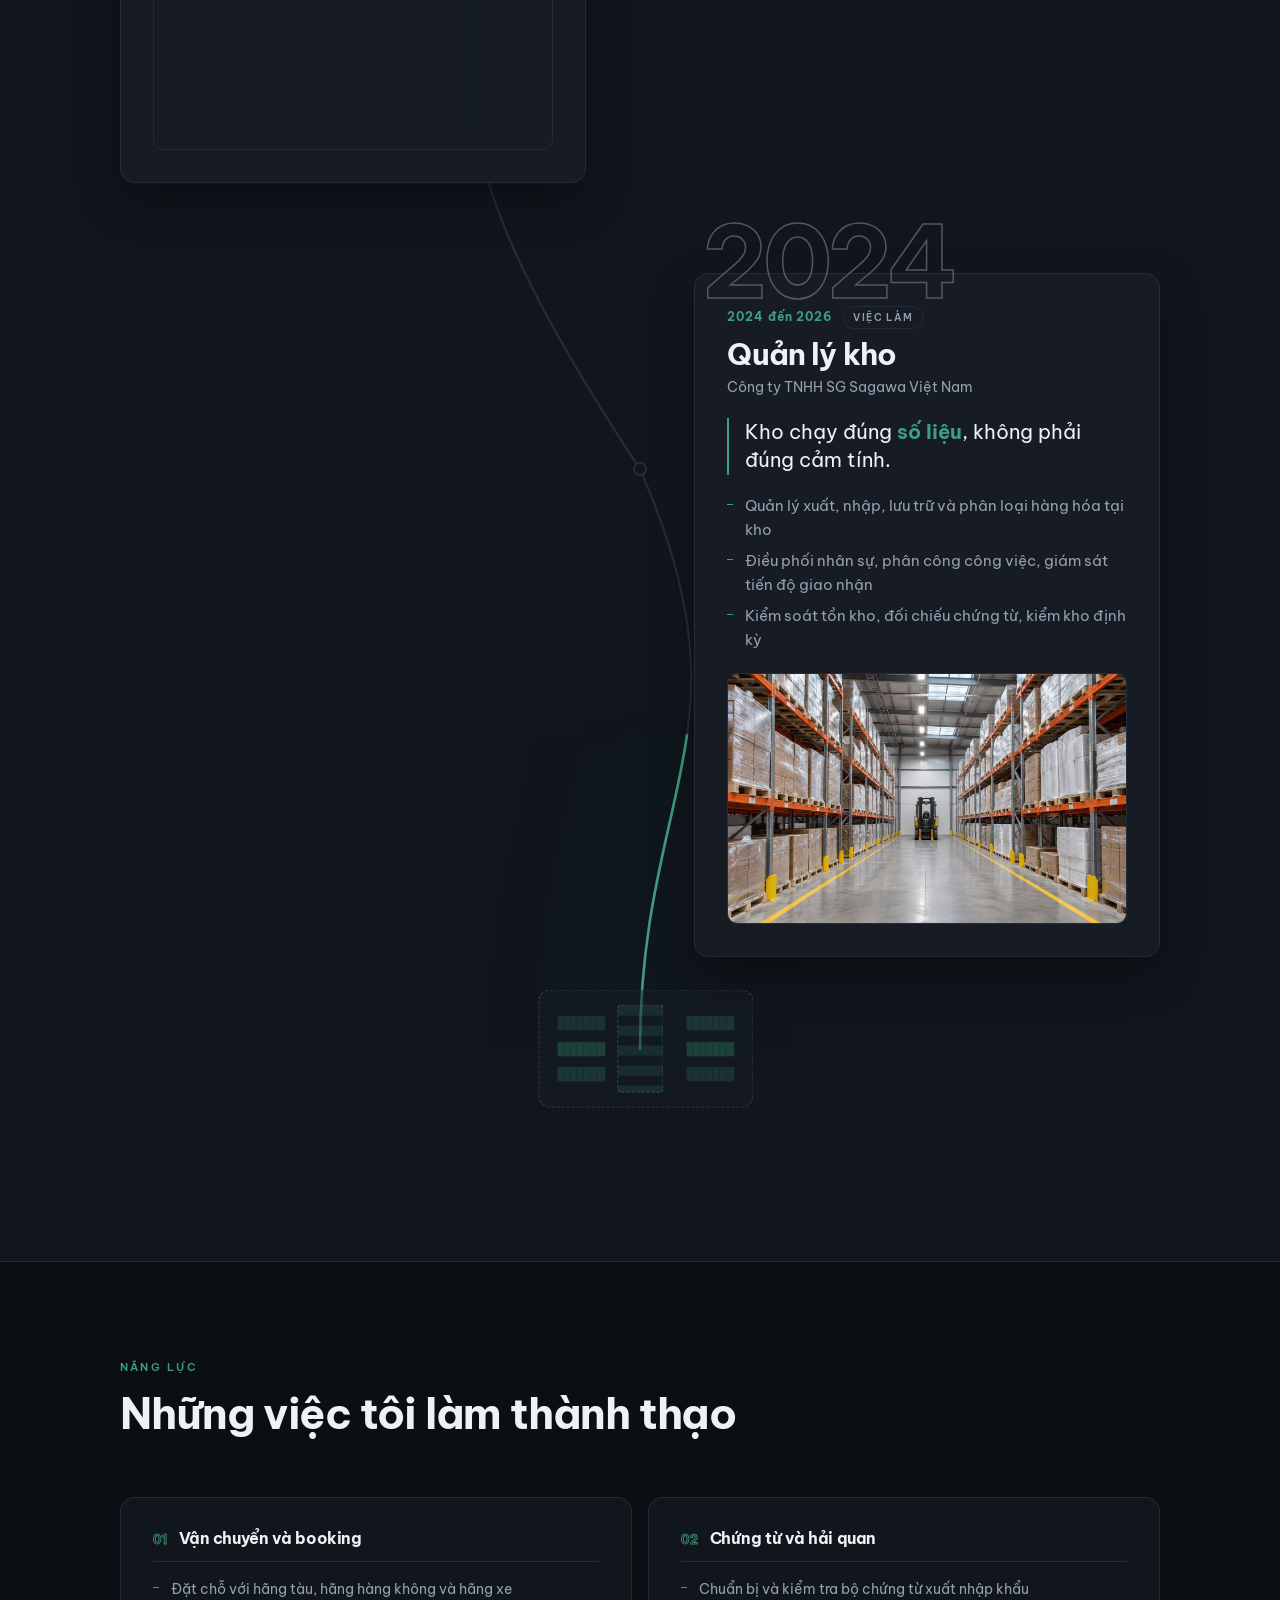
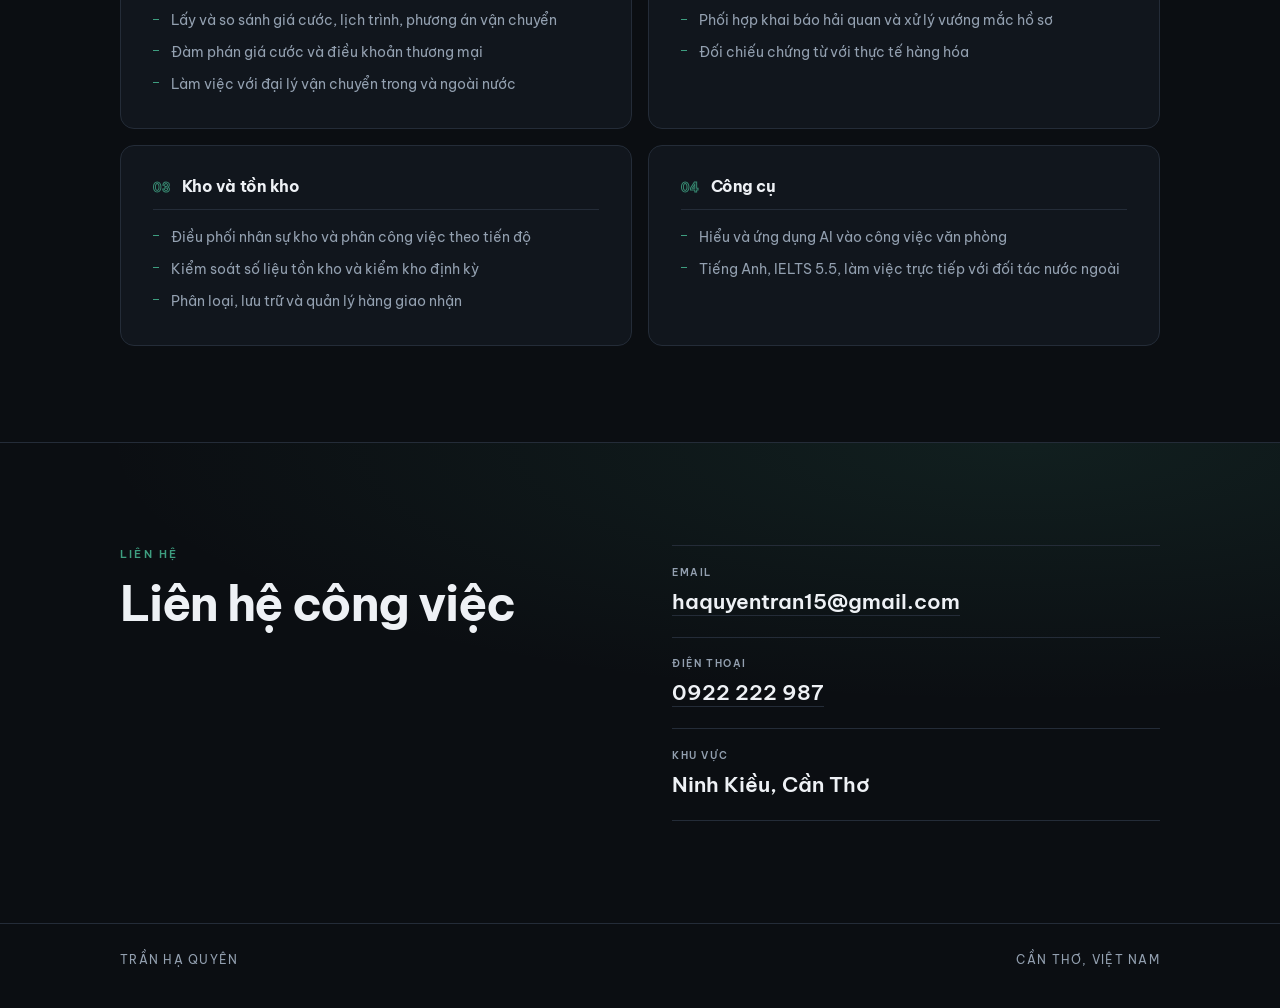
==== commit 7a95291d: "Den xe, bai do container nam ngang, diem nhan manh hon, toi uu vong lap - Den pha chieu hinh non ra " ====
--- a/portfolio-ha-quyen/index.html
+++ b/portfolio-ha-quyen/index.html
@@ -100,11 +100,11 @@
           <circle cx="13" cy="96.5" r="1.9" fill="#fff4d2"/>
           <circle cx="31" cy="96.5" r="1.9" fill="#fff4d2"/>
         </svg>
+        <span class="truck__beam"></span>
       </div>
 
       <div class="depot" id="depot" aria-hidden="true">
-        <div class="depot__bays"><svg class="depot__cont" viewBox="0 0 44 70" width="30" height="48" style="--o:.30"><rect x="6" y="3" width="32" height="64" rx="2" fill="#2e7a62"/><g stroke="#0b0e12" stroke-opacity=".32" stroke-width="1.5"><path d="M6 11h32M6 19h32M6 27h32M6 35h32M6 43h32M6 51h32M6 59h32"/></g><rect x="6" y="3" width="32" height="64" rx="2" fill="none" stroke="#0b0e12" stroke-opacity=".5"/></svg><svg class="depot__cont" viewBox="0 0 44 70" width="30" height="48" style="--o:.48"><rect x="6" y="3" width="32" height="64" rx="2" fill="#2e7a62"/><g stroke="#0b0e12" stroke-opacity=".32" stroke-width="1.5"><path d="M6 11h32M6 19h32M6 27h32M6 35h32M6 43h32M6 51h32M6 59h32"/></g><rect x="6" y="3" width="32" height="64" rx="2" fill="none" stroke="#0b0e12" stroke-opacity=".5"/></svg><span class="depot__slot"></span><svg class="depot__cont" viewBox="0 0 44 70" width="30" height="48" style="--o:.48"><rect x="6" y="3" width="32" height="64" rx="2" fill="#2e7a62"/><g stroke="#0b0e12" stroke-opacity=".32" stroke-width="1.5"><path d="M6 11h32M6 19h32M6 27h32M6 35h32M6 43h32M6 51h32M6 59h32"/></g><rect x="6" y="3" width="32" height="64" rx="2" fill="none" stroke="#0b0e12" stroke-opacity=".5"/></svg><svg class="depot__cont" viewBox="0 0 44 70" width="30" height="48" style="--o:.30"><rect x="6" y="3" width="32" height="64" rx="2" fill="#2e7a62"/><g stroke="#0b0e12" stroke-opacity=".32" stroke-width="1.5"><path d="M6 11h32M6 19h32M6 27h32M6 35h32M6 43h32M6 51h32M6 59h32"/></g><rect x="6" y="3" width="32" height="64" rx="2" fill="none" stroke="#0b0e12" stroke-opacity=".5"/></svg></div>
-        <span class="depot__label">Bãi tập kết</span>
+        <div class="depot__bays"><div class="depot__side"><svg class="depot__cont" viewBox="0 0 70 26" width="52" height="19" style="--o:.26"><rect x="2" y="3" width="66" height="20" rx="2" fill="#2e7a62"/><g stroke="#0b0e12" stroke-opacity=".32" stroke-width="1.4"><path d="M11 5v16M20 5v16M29 5v16M38 5v16M47 5v16M56 5v16"/></g><rect x="2" y="3" width="66" height="20" rx="2" fill="none" stroke="#0b0e12" stroke-opacity=".5"/></svg><svg class="depot__cont" viewBox="0 0 70 26" width="52" height="19" style="--o:.42"><rect x="2" y="3" width="66" height="20" rx="2" fill="#2e7a62"/><g stroke="#0b0e12" stroke-opacity=".32" stroke-width="1.4"><path d="M11 5v16M20 5v16M29 5v16M38 5v16M47 5v16M56 5v16"/></g><rect x="2" y="3" width="66" height="20" rx="2" fill="none" stroke="#0b0e12" stroke-opacity=".5"/></svg><svg class="depot__cont" viewBox="0 0 70 26" width="52" height="19" style="--o:.30"><rect x="2" y="3" width="66" height="20" rx="2" fill="#2e7a62"/><g stroke="#0b0e12" stroke-opacity=".32" stroke-width="1.4"><path d="M11 5v16M20 5v16M29 5v16M38 5v16M47 5v16M56 5v16"/></g><rect x="2" y="3" width="66" height="20" rx="2" fill="none" stroke="#0b0e12" stroke-opacity=".5"/></svg></div><span class="depot__lane"></span><div class="depot__side"><svg class="depot__cont" viewBox="0 0 70 26" width="52" height="19" style="--o:.30"><rect x="2" y="3" width="66" height="20" rx="2" fill="#2e7a62"/><g stroke="#0b0e12" stroke-opacity=".32" stroke-width="1.4"><path d="M11 5v16M20 5v16M29 5v16M38 5v16M47 5v16M56 5v16"/></g><rect x="2" y="3" width="66" height="20" rx="2" fill="none" stroke="#0b0e12" stroke-opacity=".5"/></svg><svg class="depot__cont" viewBox="0 0 70 26" width="52" height="19" style="--o:.42"><rect x="2" y="3" width="66" height="20" rx="2" fill="#2e7a62"/><g stroke="#0b0e12" stroke-opacity=".32" stroke-width="1.4"><path d="M11 5v16M20 5v16M29 5v16M38 5v16M47 5v16M56 5v16"/></g><rect x="2" y="3" width="66" height="20" rx="2" fill="none" stroke="#0b0e12" stroke-opacity=".5"/></svg><svg class="depot__cont" viewBox="0 0 70 26" width="52" height="19" style="--o:.26"><rect x="2" y="3" width="66" height="20" rx="2" fill="#2e7a62"/><g stroke="#0b0e12" stroke-opacity=".32" stroke-width="1.4"><path d="M11 5v16M20 5v16M29 5v16M38 5v16M47 5v16M56 5v16"/></g><rect x="2" y="3" width="66" height="20" rx="2" fill="none" stroke="#0b0e12" stroke-opacity=".5"/></svg></div></div>
       </div>
 
       <ol class="stops" id="stops">
--- a/portfolio-ha-quyen/styles.css
+++ b/portfolio-ha-quyen/styles.css
@@ -132,10 +132,10 @@
   background:color-mix(in srgb,var(--ink-3) 88%,transparent);backdrop-filter:blur(6px);
   box-shadow:0 18px 44px rgb(0 0 0/.34);transition:transform .45s cubic-bezier(.22,1,.36,1),border-color .45s}
 .card:hover{transform:translateY(-5px);border-color:color-mix(in srgb,var(--accent) 48%,var(--line))}
-.card__year{position:absolute;top:-.55em;left:.5rem;font-size:clamp(3rem,7vw,5rem);font-weight:700;
+.card__year{position:absolute;top:-.62em;left:.4rem;transition:color .55s,-webkit-text-stroke-color .55s,filter .55s;font-size:clamp(3.6rem,8.5vw,6.2rem);font-weight:700;
   line-height:1;letter-spacing:-.05em;color:transparent;-webkit-text-stroke:1.5px color-mix(in srgb,var(--dim) 48%,transparent);
   transition:color .55s,-webkit-text-stroke-color .55s;pointer-events:none}
-.stop.on .card__year{color:color-mix(in srgb,var(--accent) 16%,transparent);-webkit-text-stroke-color:var(--accent)}
+.stop.on .card__year{color:color-mix(in srgb,var(--accent) 22%,transparent);-webkit-text-stroke-color:var(--accent);filter:drop-shadow(0 0 16px color-mix(in srgb,var(--accent) 42%,transparent))}
 @supports not (-webkit-text-stroke:1px red){.card__year{color:color-mix(in srgb,var(--dim) 42%,transparent)}}
 
 .card__when{display:flex;flex-wrap:wrap;align-items:center;gap:.7rem;margin:0;color:var(--accent);
@@ -210,18 +210,6 @@
 }
 
 
-/* ---------- bai tap ket cuoi duong ---------- */
-.depot{position:absolute;z-index:1;display:grid;justify-items:center;gap:.7rem;
-  transform:translate(-50%,-50%);pointer-events:none}
-.depot__bays{position:relative;display:flex;align-items:flex-end;gap:.55rem;
-  padding:.85rem 1rem;border:1px dashed color-mix(in srgb,var(--dim) 36%,transparent);border-radius:12px;
-  background:color-mix(in srgb,var(--ink-3) 55%,transparent)}
-.depot__cont{opacity:var(--o,.4)}
-.depot__slot{width:30px;height:48px;border:1px dashed color-mix(in srgb,var(--accent) 52%,transparent);
-  border-radius:3px;background:color-mix(in srgb,var(--accent) 7%,transparent)}
-.depot__label{color:var(--dim);font-size:.62rem;font-weight:600;letter-spacing:.17em;text-transform:uppercase}
-.depot.on .depot__slot{border-color:transparent;background:transparent}
-
 /* ---------- diem nhan cho muc nang luc ---------- */
 .cap__col{position:relative;overflow:hidden}
 .cap__col::before{position:absolute;top:0;left:0;height:2px;width:0;content:"";
@@ -246,3 +234,41 @@
   .js .cap__col.reveal{transition-delay:0ms}
   .depot{display:none}
 }
+
+/* ---------- den xe chieu sang phia truoc ---------- */
+.truck__beam{position:absolute;left:50%;top:86%;width:132px;height:170px;margin-left:-66px;
+  background:radial-gradient(ellipse 58% 100% at 50% 0%,
+    color-mix(in srgb,#fff4d2 34%,transparent) 0%,
+    color-mix(in srgb,#fff4d2 13%,transparent) 42%,
+    transparent 74%);
+  clip-path:polygon(40% 0%,60% 0%,100% 100%,0% 100%);
+  filter:blur(3px);opacity:.85;pointer-events:none}
+
+/* ---------- bai do container cuoi duong ---------- */
+.depot{position:absolute;z-index:1;transform:translate(-50%,-50%);pointer-events:none}
+.depot__bays{display:grid;grid-template-columns:auto 58px auto;align-items:center;gap:.6rem;
+  padding:.9rem 1rem;border:1px dashed color-mix(in srgb,var(--dim) 32%,transparent);border-radius:12px;
+  background:color-mix(in srgb,var(--ink-3) 52%,transparent)}
+.depot__side{display:grid;gap:.4rem;justify-items:center}
+.depot__cont{opacity:var(--o,.35)}
+.depot__lane{width:46px;height:88px;border-radius:4px;
+  border:1px dashed color-mix(in srgb,var(--accent) 48%,transparent);
+  background:repeating-linear-gradient(180deg,
+    color-mix(in srgb,var(--accent) 16%,transparent) 0 10px,
+    transparent 10px 20px);
+  transition:border-color .5s,background .5s}
+.depot.on .depot__lane{border-color:color-mix(in srgb,var(--accent) 20%,transparent);background:transparent}
+
+/* ---------- den roi theo con tro cho muc nang luc ---------- */
+.cap__col::after{position:absolute;inset:0;content:"";opacity:0;pointer-events:none;
+  background:radial-gradient(260px circle at var(--mx,50%) var(--my,50%),
+    color-mix(in srgb,var(--accent) 14%,transparent) 0%,transparent 68%);
+  transition:opacity .4s}
+.cap__col:hover::after{opacity:1}
+.cap__col>*{position:relative;z-index:1}
+
+@media (prefers-reduced-motion:reduce){
+  .truck__beam{display:none}
+  .cap__col::after{display:none}
+  .depot__lane{transition:none}
+}
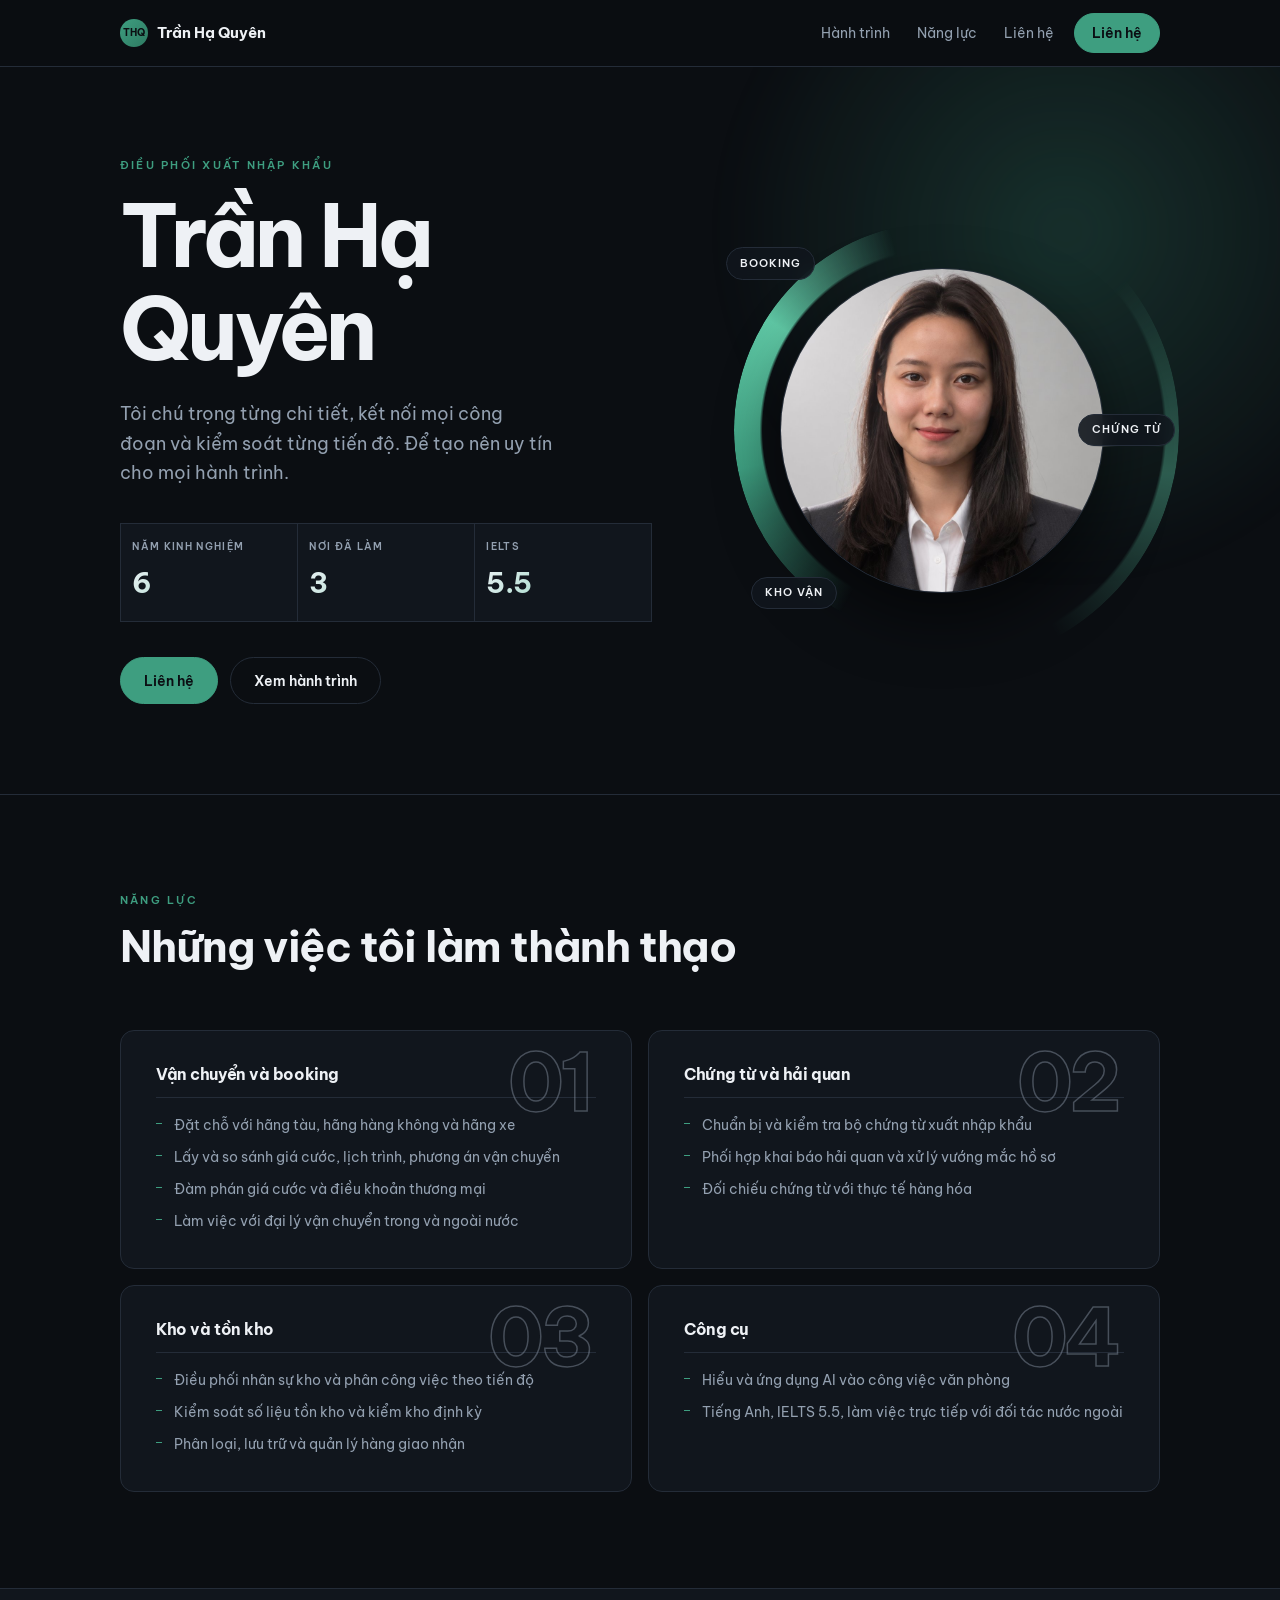
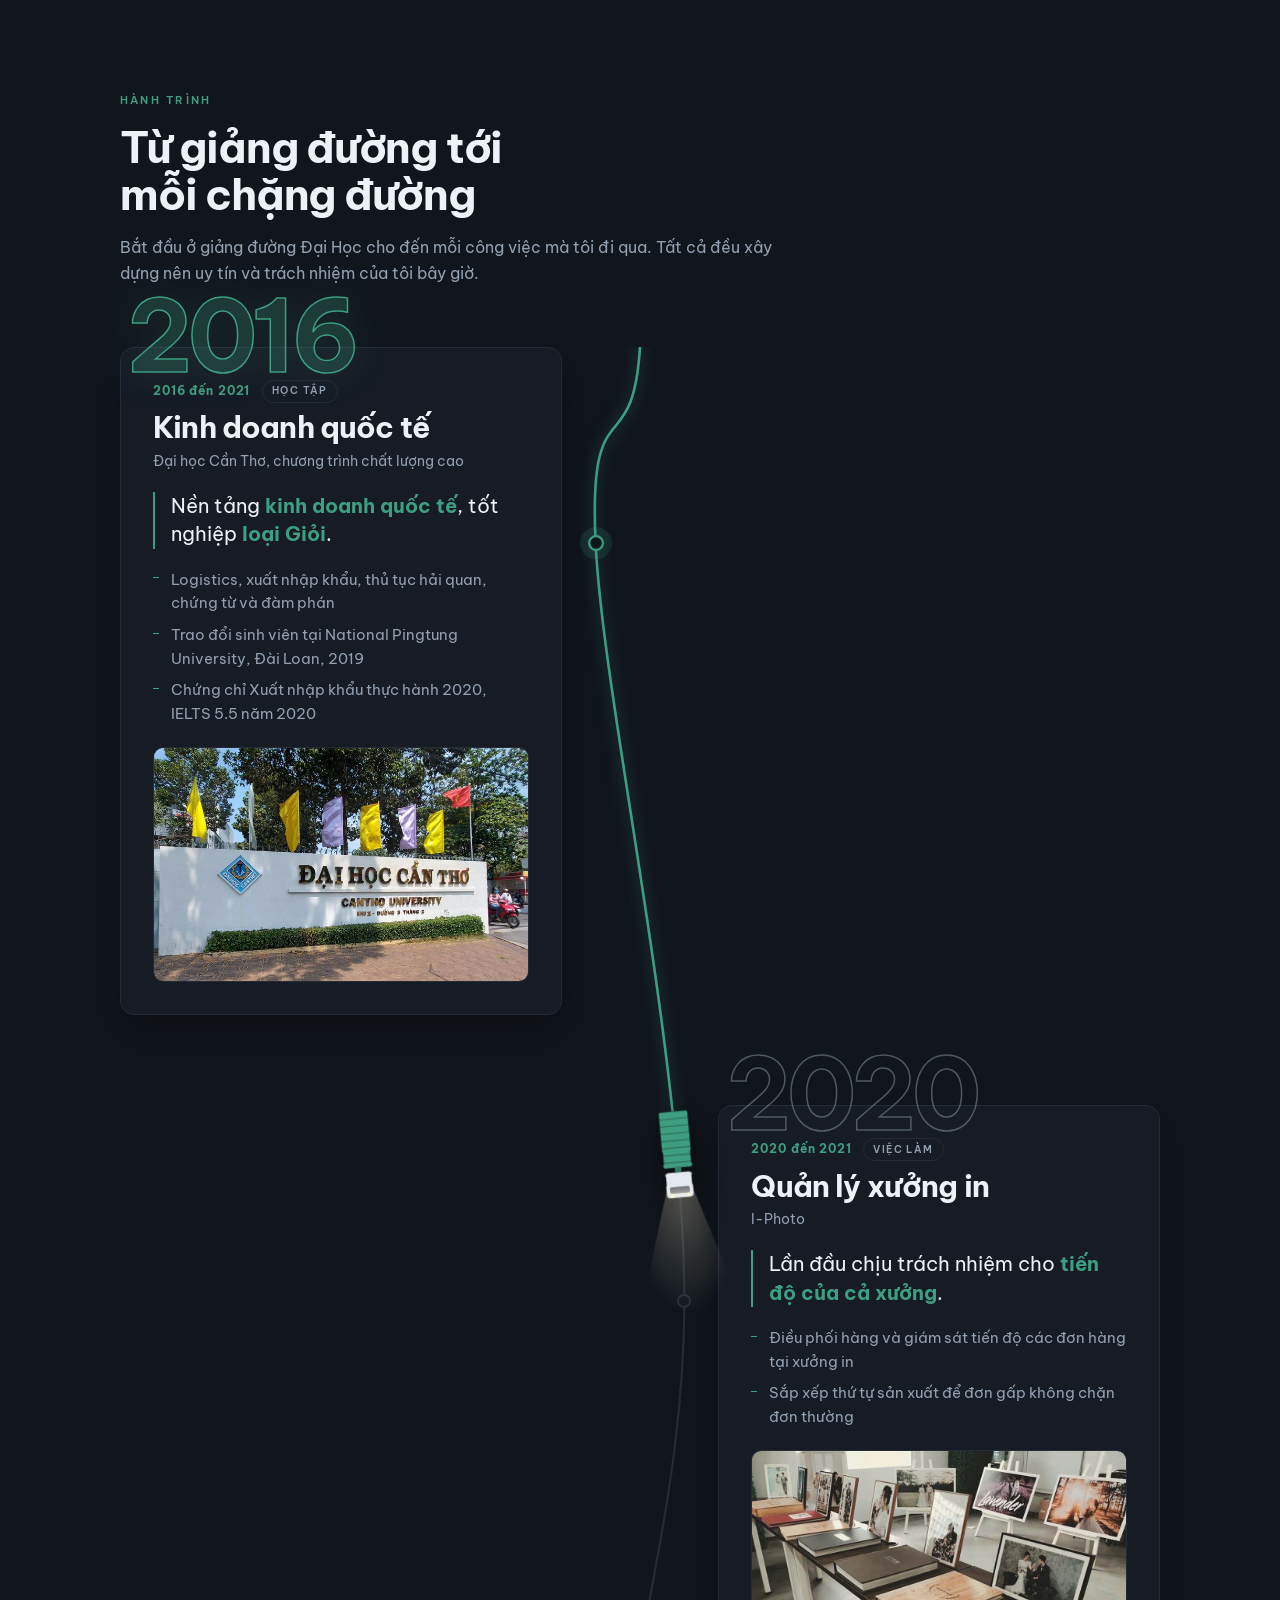
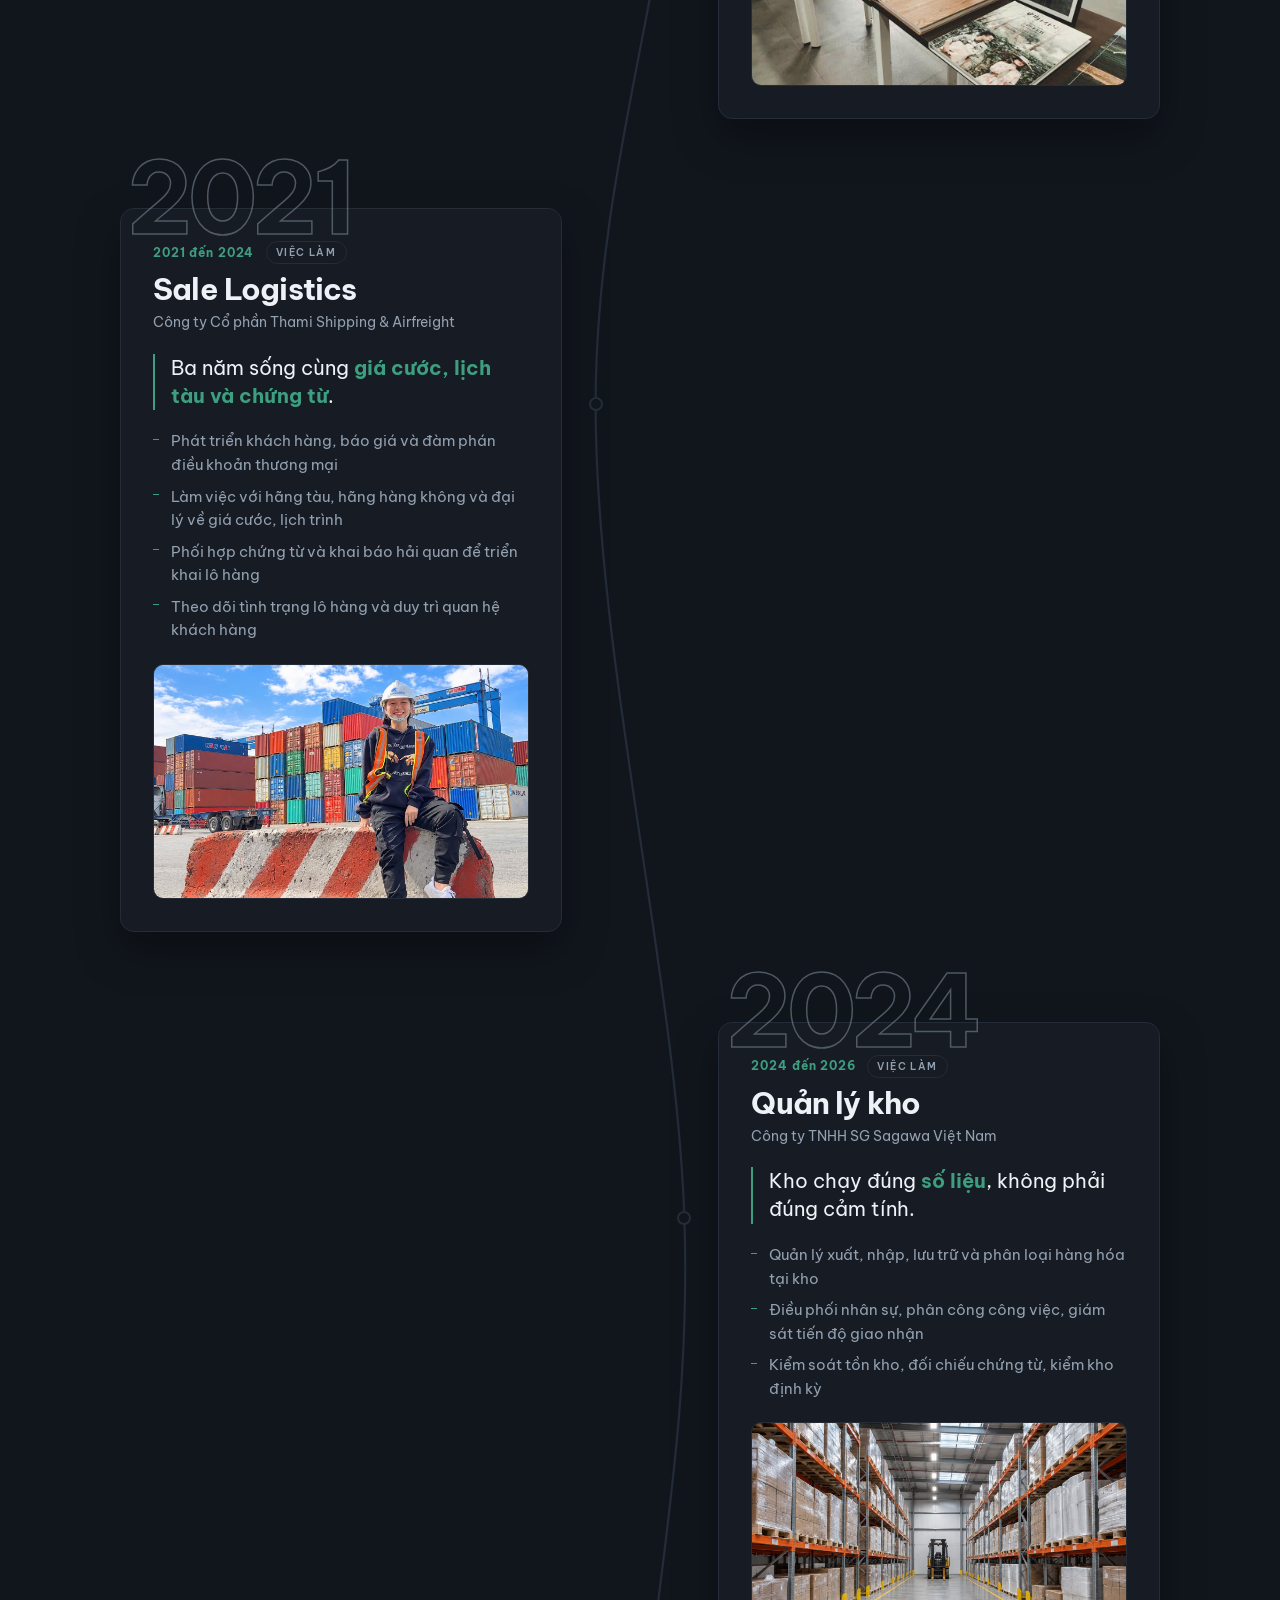
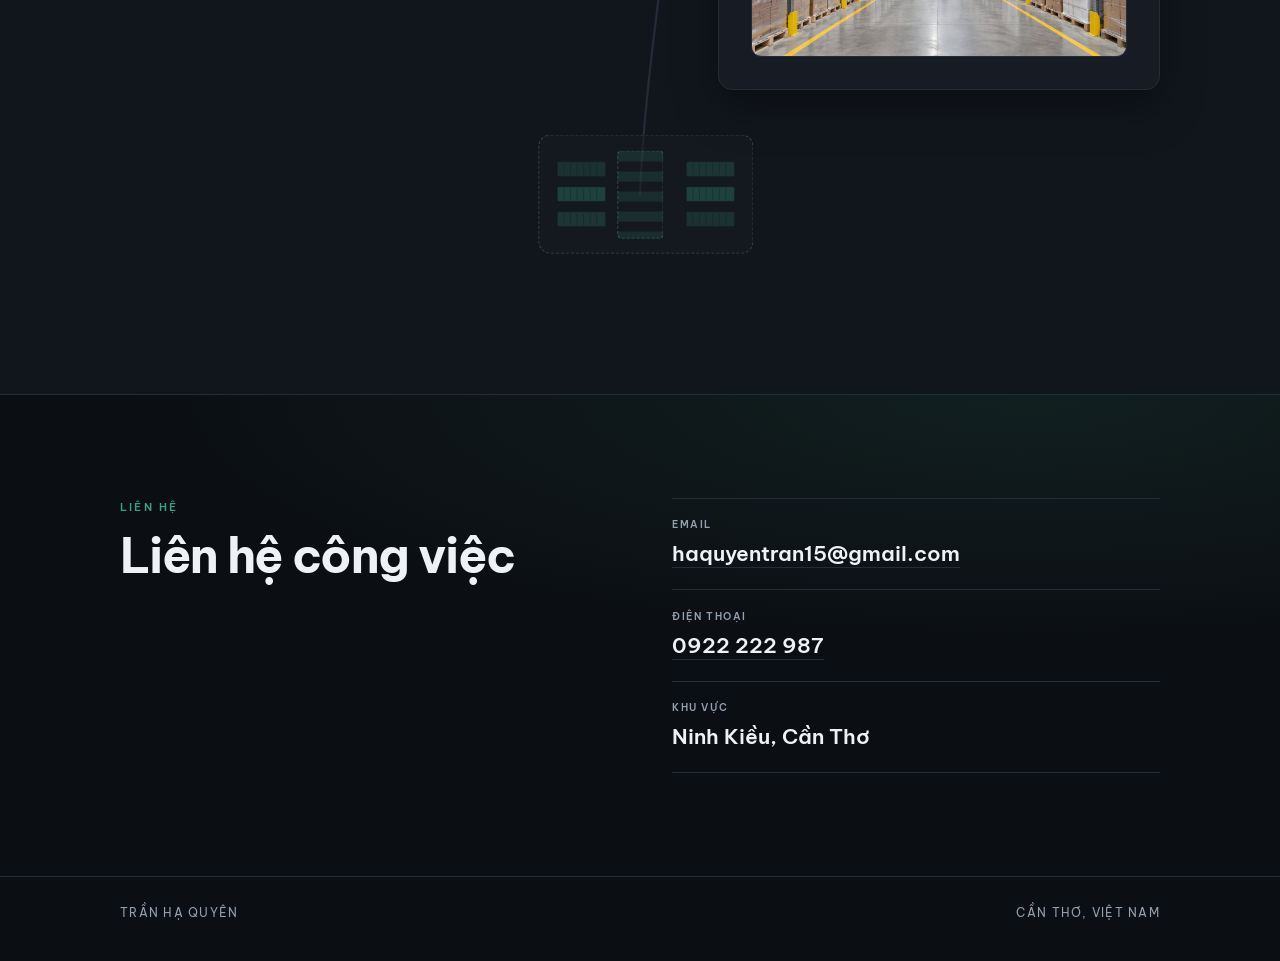
==== commit 457572b3: "Duong di tron lien, khong de len noi dung, so nang luc to hon Sua loi goc: - SVG chuyen tu viewBox 1" ====
--- a/portfolio-ha-quyen/index.html
+++ b/portfolio-ha-quyen/index.html
@@ -67,6 +67,49 @@
     </div>
   </section>
 
+  <section class="cap" id="nang-luc">
+    <div class="wrap">
+      <div class="head reveal">
+        <p class="eyebrow">Năng lực</p>
+        <h2>Những việc tôi làm thành thạo</h2>
+      </div>
+      <div class="cap__grid">
+        <div class="cap__col reveal">
+          <h3><span class="cap__n" aria-hidden="true">01</span>Vận chuyển và booking</h3>
+          <ul>
+            <li>Đặt chỗ với hãng tàu, hãng hàng không và hãng xe</li>
+            <li>Lấy và so sánh giá cước, lịch trình, phương án vận chuyển</li>
+            <li>Đàm phán giá cước và điều khoản thương mại</li>
+            <li>Làm việc với đại lý vận chuyển trong và ngoài nước</li>
+          </ul>
+        </div>
+        <div class="cap__col reveal">
+          <h3><span class="cap__n" aria-hidden="true">02</span>Chứng từ và hải quan</h3>
+          <ul>
+            <li>Chuẩn bị và kiểm tra bộ chứng từ xuất nhập khẩu</li>
+            <li>Phối hợp khai báo hải quan và xử lý vướng mắc hồ sơ</li>
+            <li>Đối chiếu chứng từ với thực tế hàng hóa</li>
+          </ul>
+        </div>
+        <div class="cap__col reveal">
+          <h3><span class="cap__n" aria-hidden="true">03</span>Kho và tồn kho</h3>
+          <ul>
+            <li>Điều phối nhân sự kho và phân công việc theo tiến độ</li>
+            <li>Kiểm soát số liệu tồn kho và kiểm kho định kỳ</li>
+            <li>Phân loại, lưu trữ và quản lý hàng giao nhận</li>
+          </ul>
+        </div>
+        <div class="cap__col reveal">
+          <h3><span class="cap__n" aria-hidden="true">04</span>Công cụ</h3>
+          <ul>
+            <li>Hiểu và ứng dụng AI vào công việc văn phòng</li>
+            <li>Tiếng Anh, IELTS 5.5, làm việc trực tiếp với đối tác nước ngoài</li>
+          </ul>
+        </div>
+      </div>
+    </div>
+  </section>
+
   <section class="road" id="hanh-trinh">
     <div class="wrap">
       <div class="head reveal">
@@ -187,49 +230,6 @@
     </div>
   </section>
 
-  <section class="cap" id="nang-luc">
-    <div class="wrap">
-      <div class="head reveal">
-        <p class="eyebrow">Năng lực</p>
-        <h2>Những việc tôi làm thành thạo</h2>
-      </div>
-      <div class="cap__grid">
-        <div class="cap__col reveal">
-          <h3><span class="cap__n" aria-hidden="true">01</span>Vận chuyển và booking</h3>
-          <ul>
-            <li>Đặt chỗ với hãng tàu, hãng hàng không và hãng xe</li>
-            <li>Lấy và so sánh giá cước, lịch trình, phương án vận chuyển</li>
-            <li>Đàm phán giá cước và điều khoản thương mại</li>
-            <li>Làm việc với đại lý vận chuyển trong và ngoài nước</li>
-          </ul>
-        </div>
-        <div class="cap__col reveal">
-          <h3><span class="cap__n" aria-hidden="true">02</span>Chứng từ và hải quan</h3>
-          <ul>
-            <li>Chuẩn bị và kiểm tra bộ chứng từ xuất nhập khẩu</li>
-            <li>Phối hợp khai báo hải quan và xử lý vướng mắc hồ sơ</li>
-            <li>Đối chiếu chứng từ với thực tế hàng hóa</li>
-          </ul>
-        </div>
-        <div class="cap__col reveal">
-          <h3><span class="cap__n" aria-hidden="true">03</span>Kho và tồn kho</h3>
-          <ul>
-            <li>Điều phối nhân sự kho và phân công việc theo tiến độ</li>
-            <li>Kiểm soát số liệu tồn kho và kiểm kho định kỳ</li>
-            <li>Phân loại, lưu trữ và quản lý hàng giao nhận</li>
-          </ul>
-        </div>
-        <div class="cap__col reveal">
-          <h3><span class="cap__n" aria-hidden="true">04</span>Công cụ</h3>
-          <ul>
-            <li>Hiểu và ứng dụng AI vào công việc văn phòng</li>
-            <li>Tiếng Anh, IELTS 5.5, làm việc trực tiếp với đối tác nước ngoài</li>
-          </ul>
-        </div>
-      </div>
-    </div>
-  </section>
-
   <section class="ct" id="lien-he">
     <div class="wrap ct__in">
       <div class="reveal">
--- a/portfolio-ha-quyen/styles.css
+++ b/portfolio-ha-quyen/styles.css
@@ -159,20 +159,20 @@
 .card__fig figcaption a:hover{color:var(--accent)}
 
 /* dien thoai: duong chay sat le trai, the day du be ngang con lai */
-.stop{padding-left:3.6rem}
+.stop{padding-left:4.2rem}
 .stop__dot{left:1.15rem}
 /* desktop: the so le hai ben duong */
 @media (min-width:64rem){
   .stop{padding-left:0}
   .stop__dot{left:50%}
-  .card{width:calc(50% - 3.4rem)}
+  .card{width:min(calc(44% - 1rem),29rem)}
   .stop:nth-child(even) .card{margin-left:auto}
 }
 
 /* ---------- nang luc ---------- */
 .cap{padding:clamp(3.5rem,8vw,6rem) 0;border-top:1px solid var(--line)}
 .cap__grid{display:grid;gap:1rem;grid-template-columns:1fr}
-.cap__col{padding:clamp(1.4rem,2.8vw,2rem);border:1px solid var(--line);border-radius:14px;background:var(--ink-2);
+.cap__col{padding:clamp(1.6rem,3vw,2.2rem);border:1px solid var(--line);border-radius:14px;background:var(--ink-2);
   transition:transform .45s cubic-bezier(.22,1,.36,1),border-color .45s}
 .cap__col:hover{transform:translateY(-4px);border-color:color-mix(in srgb,var(--accent) 45%,var(--line))}
 .cap__col h3{padding-bottom:.85rem;border-bottom:1px solid var(--line);font-size:1rem}
@@ -215,10 +215,15 @@
 .cap__col::before{position:absolute;top:0;left:0;height:2px;width:0;content:"";
   background:linear-gradient(90deg,var(--accent),var(--accent-2));transition:width .55s cubic-bezier(.22,1,.36,1)}
 .cap__col:hover::before,.cap__col:focus-within::before{width:100%}
-.cap__col h3{display:flex;align-items:baseline;gap:.65rem}
-.cap__n{font-size:.72rem;font-weight:700;letter-spacing:.1em;color:transparent;
-  -webkit-text-stroke:1px color-mix(in srgb,var(--accent) 85%,transparent);transition:color .45s}
-.cap__col:hover .cap__n{color:color-mix(in srgb,var(--accent) 40%,transparent)}
+.cap__n{position:absolute;top:-.3em;right:.35rem;z-index:0;
+  font-size:clamp(3.2rem,7vw,5rem);font-weight:700;line-height:1;letter-spacing:-.05em;
+  color:transparent;-webkit-text-stroke:1.5px color-mix(in srgb,var(--dim) 42%,transparent);
+  transition:color .5s,-webkit-text-stroke-color .5s,filter .5s,transform .6s cubic-bezier(.22,1,.36,1);
+  pointer-events:none}
+.cap__col:hover .cap__n{color:color-mix(in srgb,var(--accent) 20%,transparent);
+  -webkit-text-stroke-color:var(--accent);transform:translateY(-4px) scale(1.04);
+  filter:drop-shadow(0 0 18px color-mix(in srgb,var(--accent) 45%,transparent))}
+@supports not (-webkit-text-stroke:1px red){.cap__n{color:color-mix(in srgb,var(--dim) 36%,transparent)}}
 .cap__col li{transition:color .3s,transform .3s cubic-bezier(.22,1,.36,1)}
 .cap__col li::before{transition:width .3s cubic-bezier(.22,1,.36,1)}
 .cap__col:hover li{color:color-mix(in srgb,var(--paper) 82%,var(--dim))}
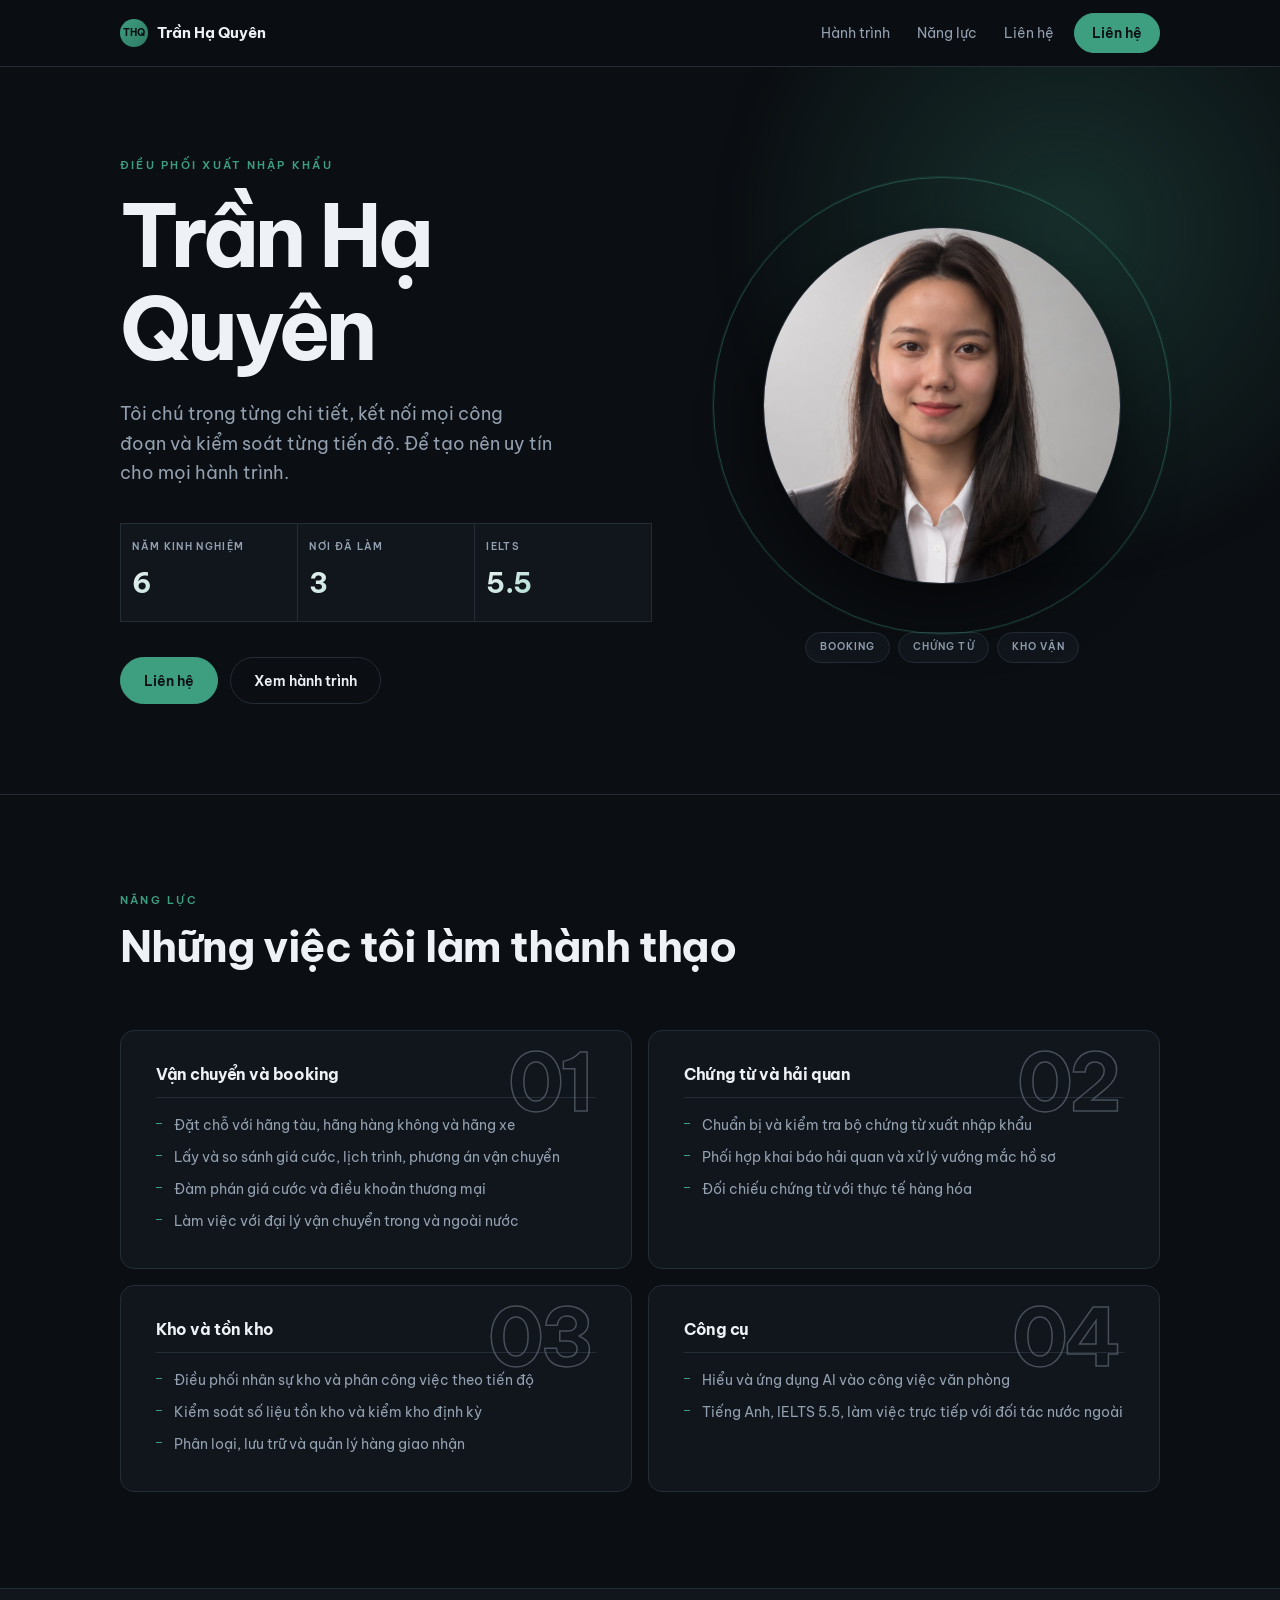
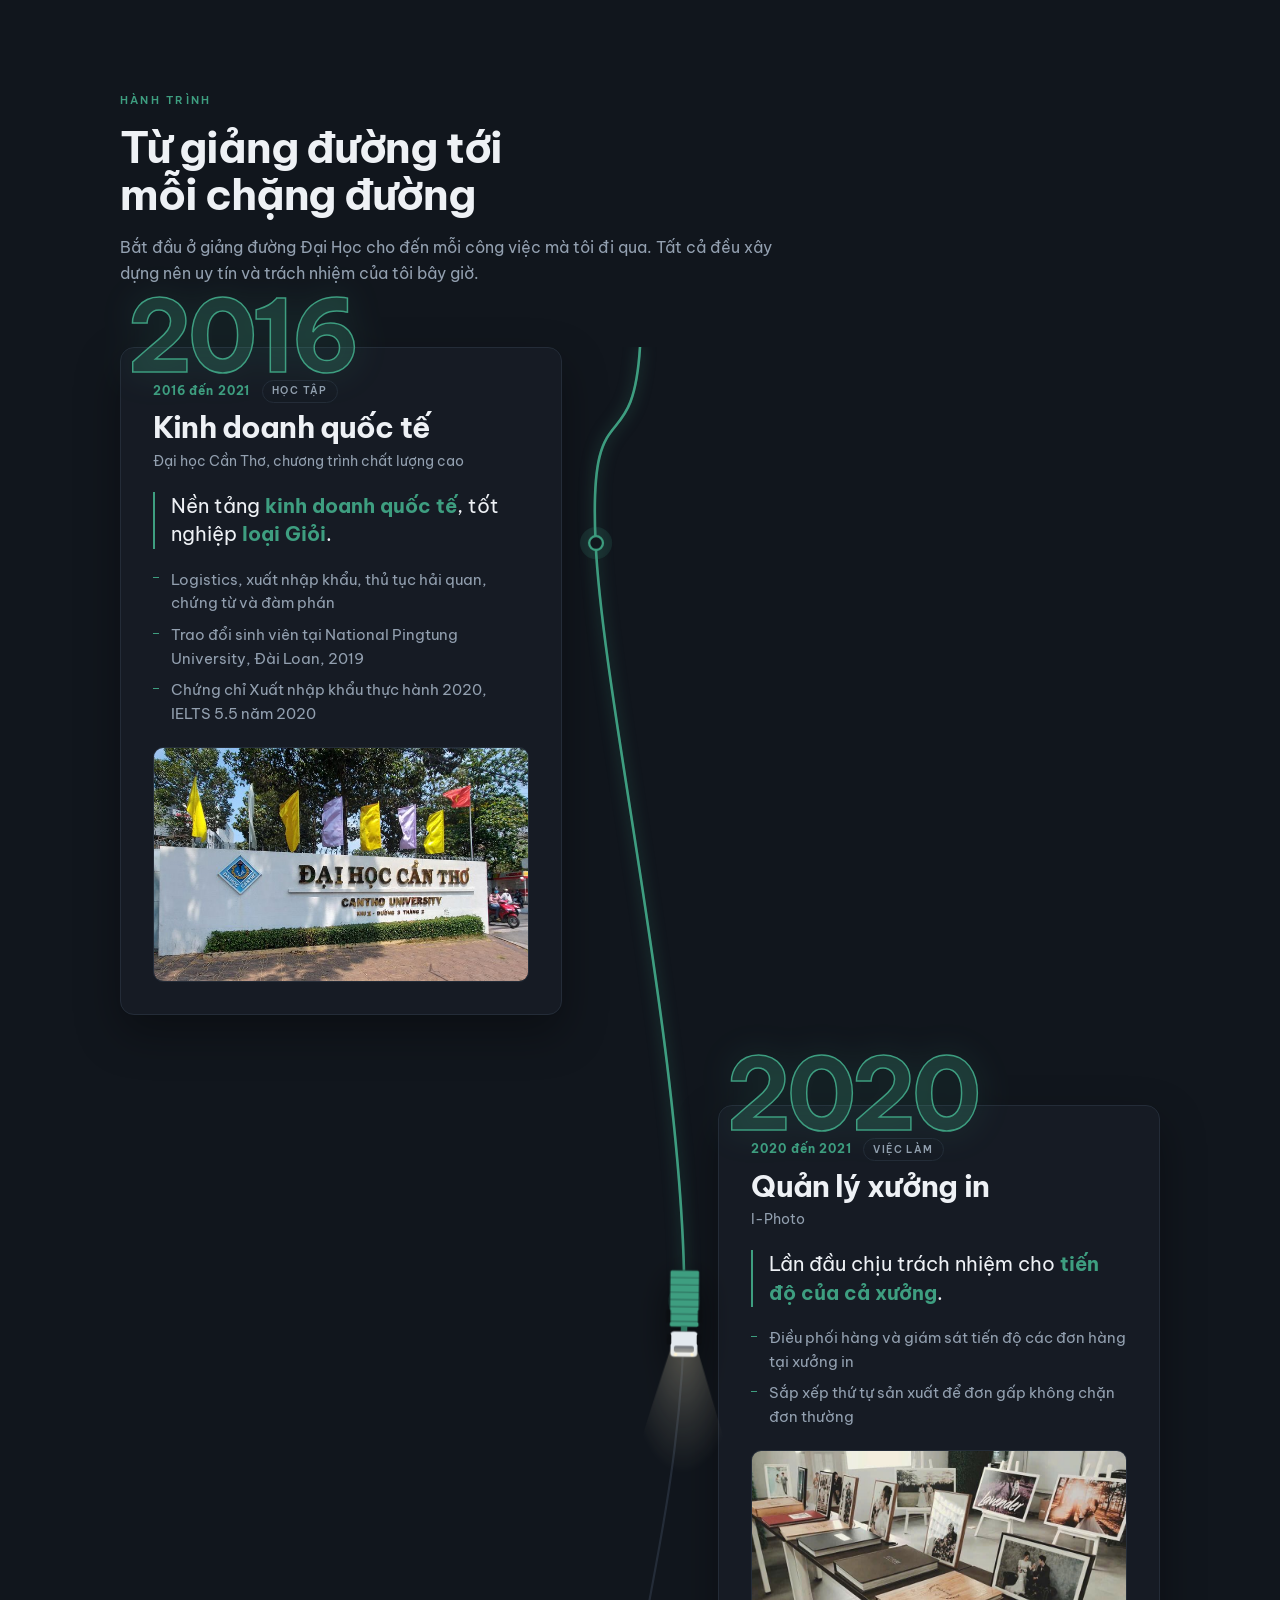
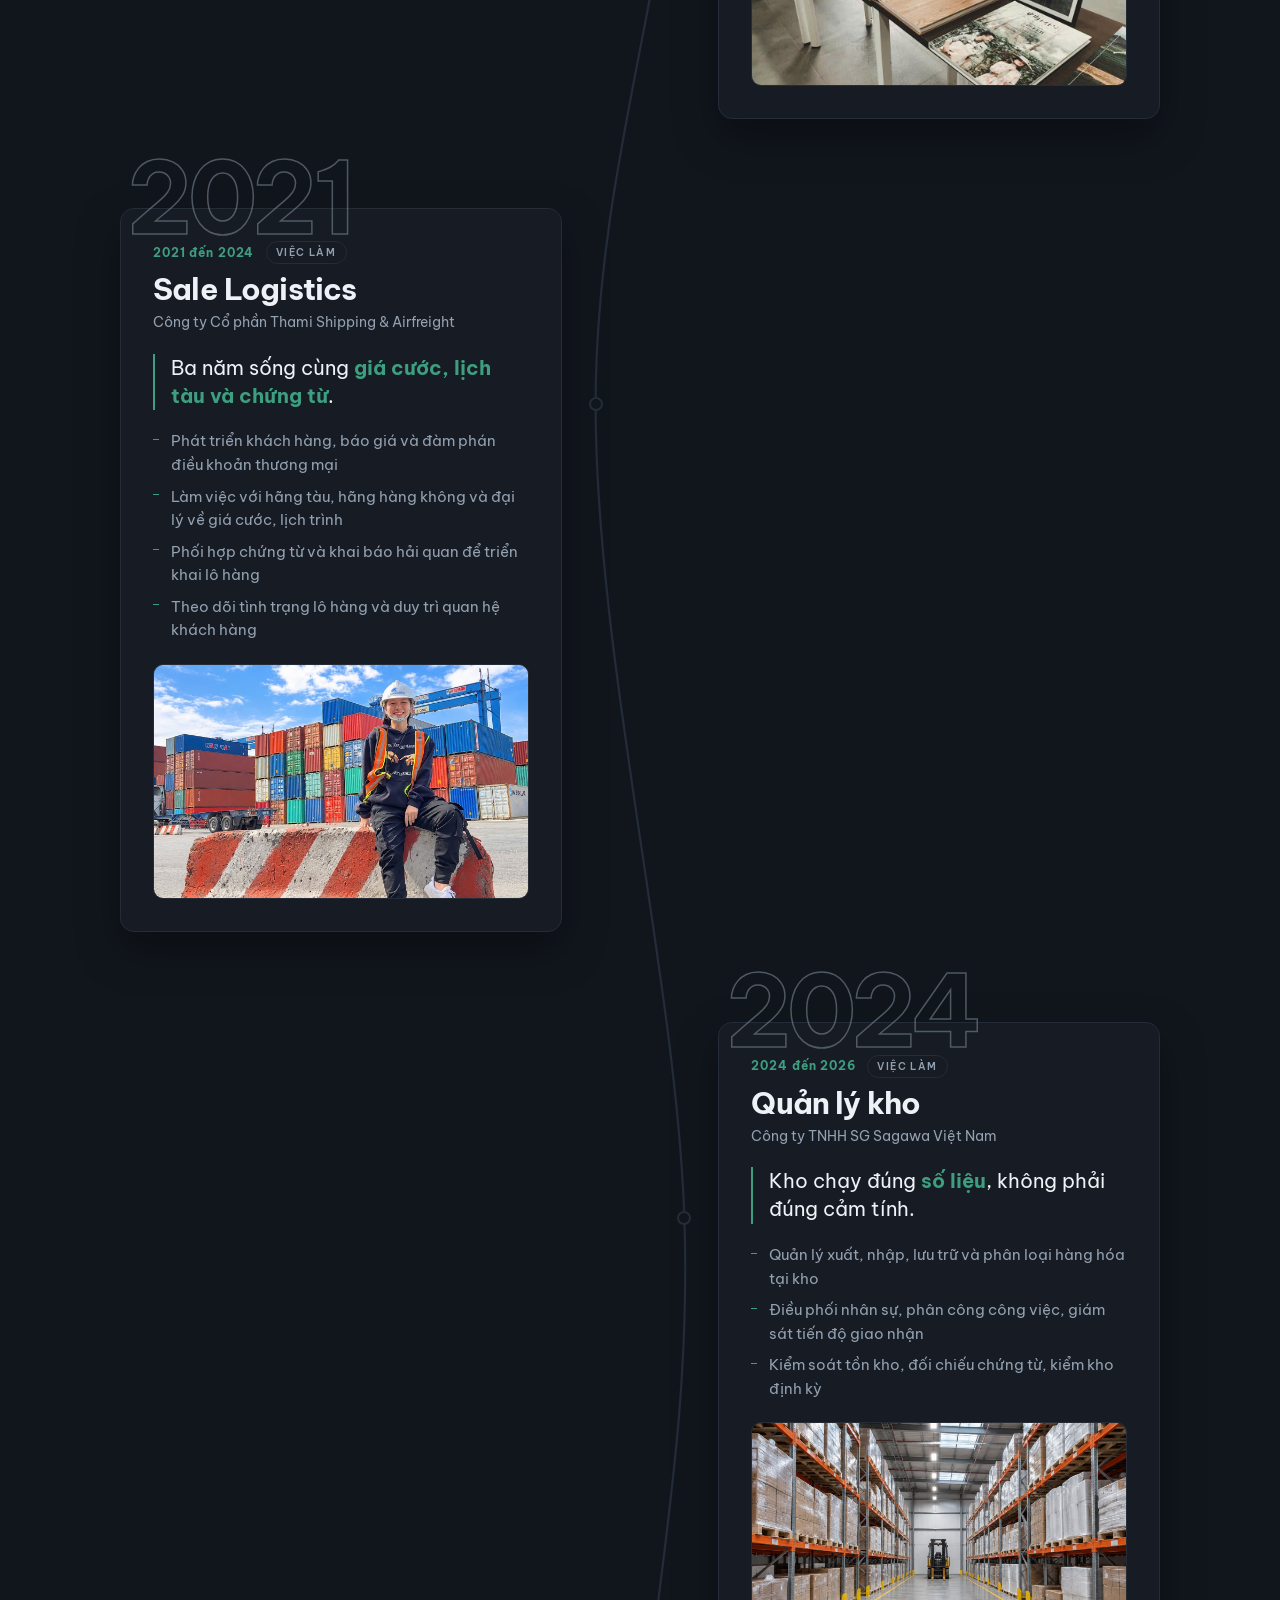
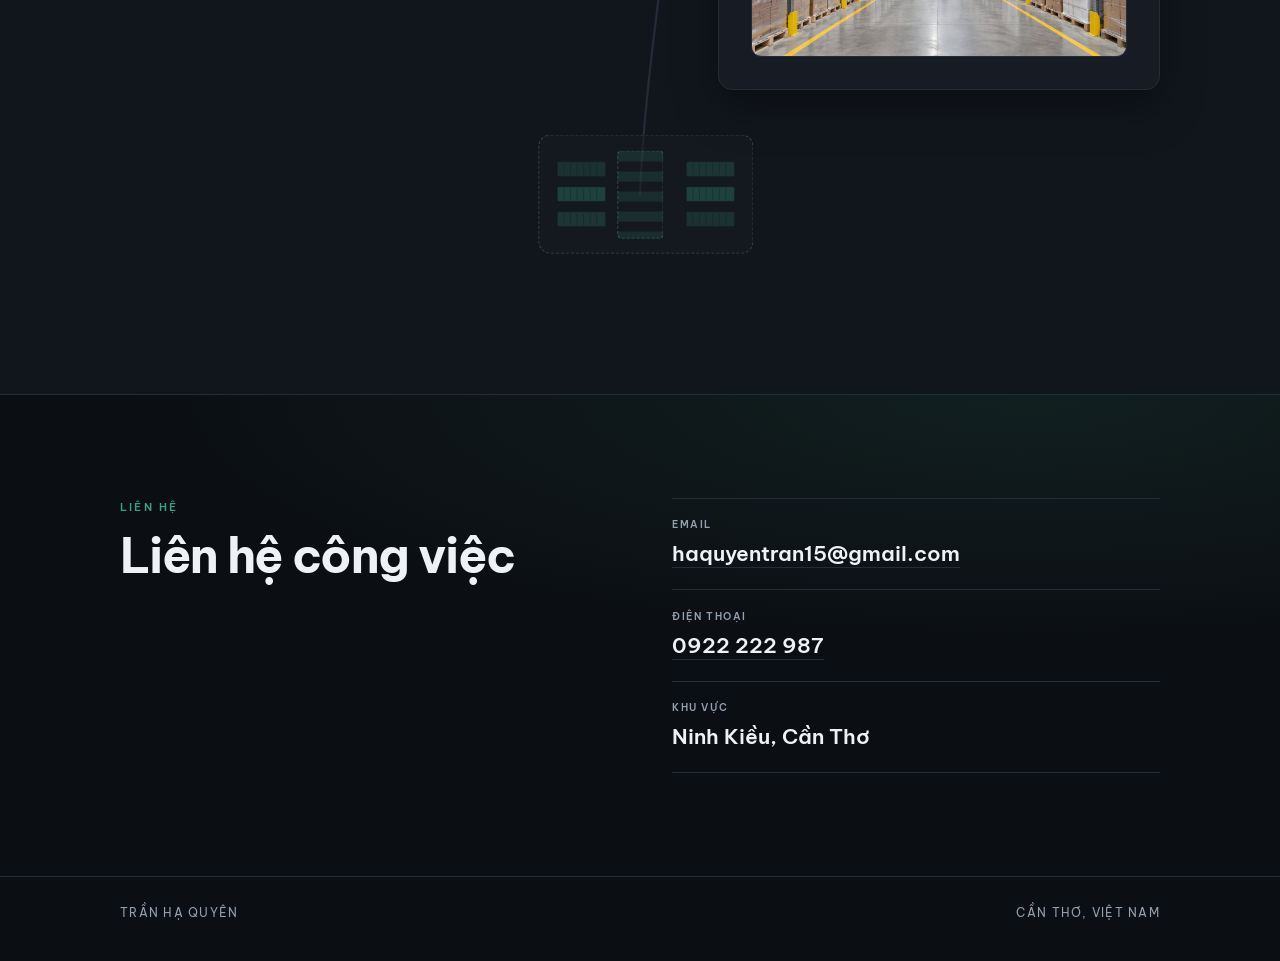
==== commit 361d51d6: "Lam avatar tron chuyen nghiep hon, viet lai noi dung nguyen tac lam viec" ====
--- a/portfolio-ha-quyen/index.html
+++ b/portfolio-ha-quyen/index.html
@@ -55,14 +55,15 @@
       </div>
 
       <figure class="avatar reveal">
-        <span class="avatar__ring" aria-hidden="true"></span>
-        <span class="avatar__ring avatar__ring--2" aria-hidden="true"></span>
-        <span class="avatar__photo">
-          <img src="assets/headshot.jpg" alt="Chân dung Trần Hạ Quyên" width="900" height="1195" fetchpriority="high" decoding="async">
+        <span class="avatar__stage">
+          <span class="avatar__ring" aria-hidden="true"></span>
+          <span class="avatar__photo">
+            <img src="assets/headshot.jpg" alt="Chân dung Trần Hạ Quyên" width="900" height="1195" fetchpriority="high" decoding="async">
+          </span>
         </span>
-        <span class="avatar__chip avatar__chip--a">Booking</span>
-        <span class="avatar__chip avatar__chip--b">Chứng từ</span>
-        <span class="avatar__chip avatar__chip--c">Kho vận</span>
+        <figcaption class="avatar__tags">
+          <span>Booking</span><span>Chứng từ</span><span>Kho vận</span>
+        </figcaption>
       </figure>
     </div>
   </section>
--- a/portfolio-ha-quyen/styles.css
+++ b/portfolio-ha-quyen/styles.css
@@ -78,28 +78,24 @@
   background:linear-gradient(135deg,var(--paper),var(--accent-2));-webkit-background-clip:text;background-clip:text;color:transparent}
 .hero__cta{display:flex;flex-wrap:wrap;gap:.7rem;margin-top:2.2rem}
 
-/* avatar la diem nhan: hai vong xoay nguoc chieu + anh tron + chip noi */
-.avatar{position:relative;margin:0;display:grid;place-items:center;
-  width:min(21rem,78vw);aspect-ratio:1;justify-self:center}
-.avatar__ring{position:absolute;inset:0;border-radius:50%;
-  background:conic-gradient(from 0deg,transparent 0 58%,var(--accent) 72%,var(--accent-2) 84%,transparent 96%);
-  -webkit-mask:radial-gradient(circle,transparent 61%,#000 62%);mask:radial-gradient(circle,transparent 61%,#000 62%);
-  animation:spin 14s linear infinite}
-.avatar__ring--2{inset:-7%;opacity:.4;
-  background:conic-gradient(from 180deg,transparent 0 64%,var(--accent-2) 78%,transparent 92%);
-  -webkit-mask:radial-gradient(circle,transparent 66%,#000 67%);mask:radial-gradient(circle,transparent 66%,#000 67%);
-  animation:spin 22s linear infinite reverse}
-@keyframes spin{to{transform:rotate(360deg)}}
-.avatar__photo{position:relative;width:78%;aspect-ratio:1;border-radius:50%;overflow:hidden;
-  border:1px solid var(--line);box-shadow:0 26px 60px rgb(0 0 0/.55);animation:float 7s ease-in-out infinite}
+/* avatar: mot vong vien tinh, mot anh tron co dinh, nhan chuyen mon xep gon ben duoi */
+.avatar{position:relative;margin:0;display:flex;flex-direction:column;align-items:center;
+  gap:1.15rem;width:min(21rem,78vw);justify-self:center}
+.avatar__stage{position:relative;width:100%;aspect-ratio:1}
+.avatar__ring{position:absolute;inset:-5%;border-radius:50%;
+  border:1px solid color-mix(in srgb,var(--accent) 40%,transparent);
+  box-shadow:0 0 0 1px color-mix(in srgb,var(--accent) 14%,transparent);
+  animation:ringGlow 5.5s ease-in-out infinite}
+@keyframes ringGlow{
+  0%,100%{opacity:.5;box-shadow:0 0 0 1px color-mix(in srgb,var(--accent) 10%,transparent)}
+  50%{opacity:.85;box-shadow:0 0 0 1px color-mix(in srgb,var(--accent) 24%,transparent)}
+}
+.avatar__photo{position:absolute;inset:0;margin:auto;width:86%;aspect-ratio:1;border-radius:50%;overflow:hidden;
+  border:1px solid var(--line);box-shadow:0 26px 60px rgb(0 0 0/.55)}
 .avatar__photo img{width:100%;height:100%;object-fit:cover;object-position:50% 22%}
-@keyframes float{0%,100%{transform:translateY(0)}50%{transform:translateY(-11px)}}
-.avatar__chip{position:absolute;padding:.42rem .8rem;border:1px solid var(--line);border-radius:999px;
-  background:color-mix(in srgb,var(--ink-2) 88%,transparent);backdrop-filter:blur(8px);
-  font-size:.66rem;font-weight:600;letter-spacing:.1em;text-transform:uppercase;white-space:nowrap}
-.avatar__chip--a{top:6%;left:-2%;animation:float 6s ease-in-out infinite}
-.avatar__chip--b{top:46%;right:-6%;animation:float 8s ease-in-out .6s infinite}
-.avatar__chip--c{bottom:7%;left:4%;animation:float 7s ease-in-out 1.2s infinite}
+.avatar__tags{display:flex;flex-wrap:wrap;justify-content:center;gap:.5rem;margin:0;padding:0}
+.avatar__tags span{padding:.4rem .85rem;border:1px solid var(--line);border-radius:999px;
+  background:var(--ink-2);color:var(--dim);font-size:.64rem;font-weight:600;letter-spacing:.11em;text-transform:uppercase}
 @media (min-width:62rem){
   .hero__in{grid-template-columns:1.1fr .9fr}
   .avatar{width:min(26rem,40vw)}
@@ -203,7 +199,7 @@
 @media (prefers-reduced-motion:reduce){
   html{scroll-behavior:auto}
   .js .reveal{opacity:1;transform:none;transition:none}
-  .avatar__ring,.avatar__ring--2,.avatar__photo,.avatar__chip{animation:none}
+  .avatar__ring{animation:none}
   .truck{display:none}
   .btn,.card,.cap__col,.card__fig img,.stop__dot,.card__year,.ct__rows a,.bar__nav a::after{transition:none}
   .stop .stop__dot{border-color:var(--accent);background:var(--accent)}
